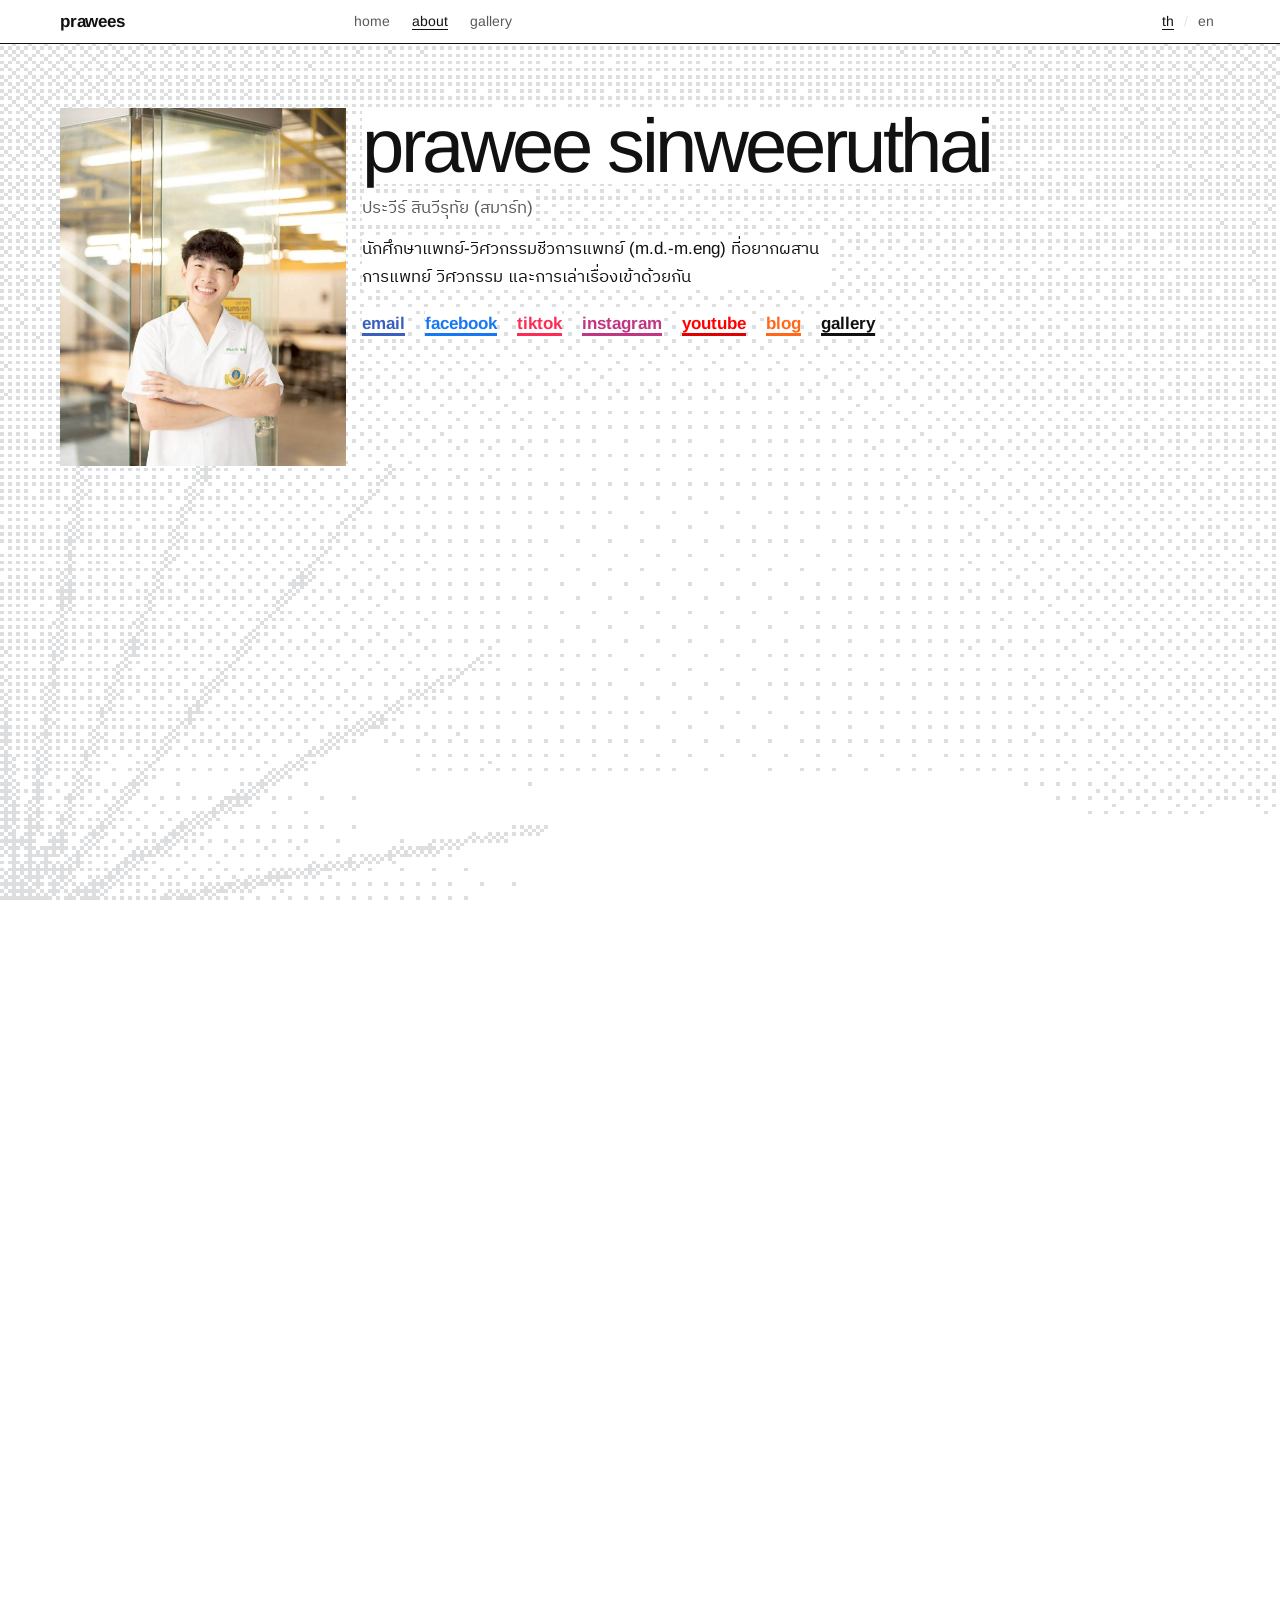
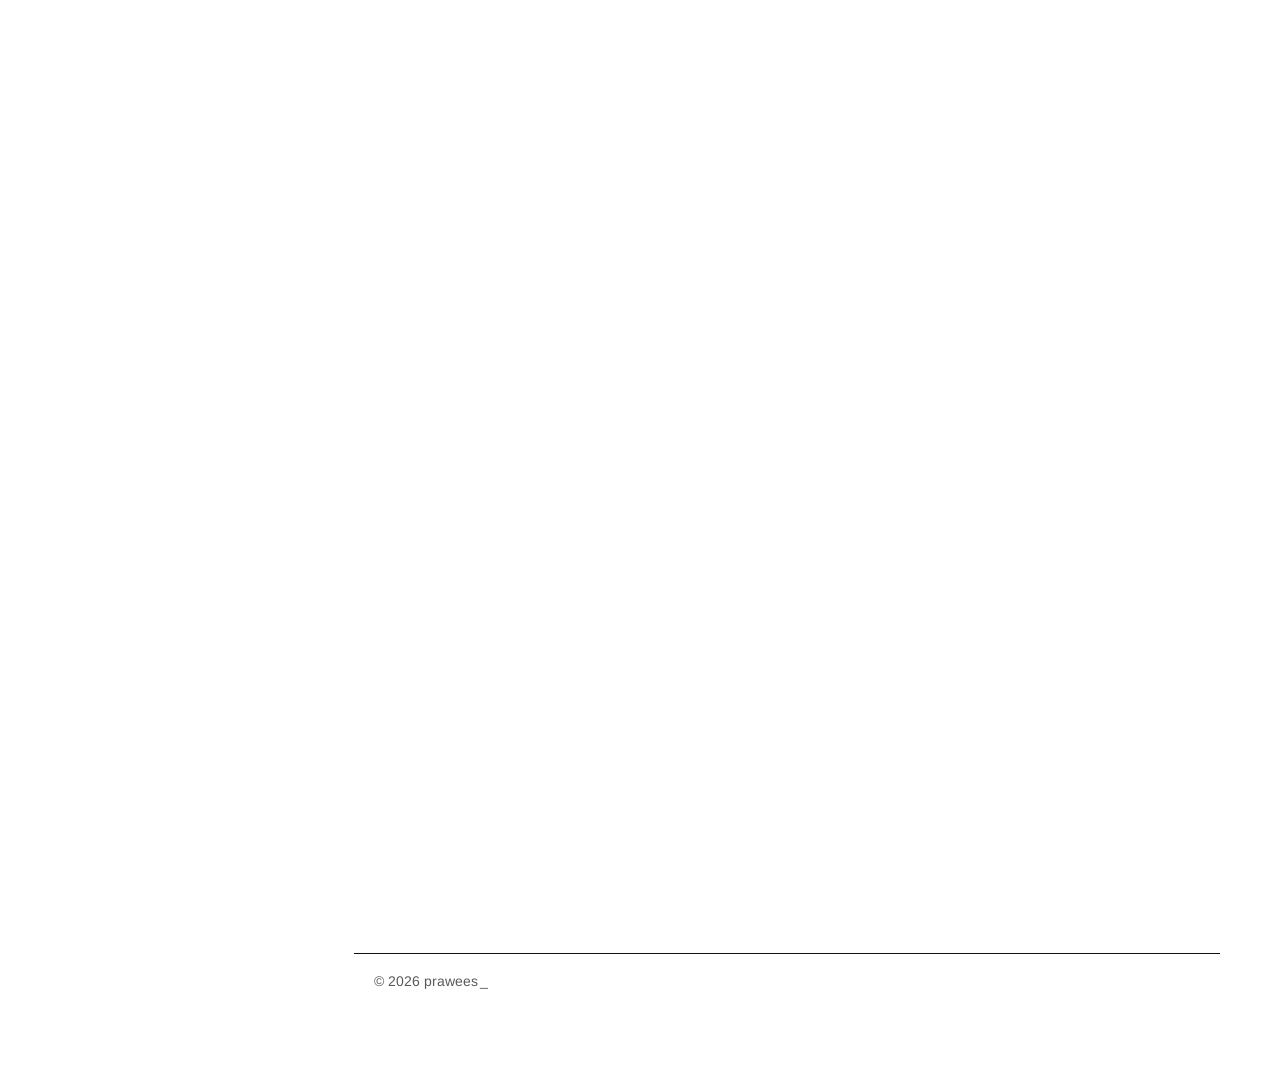
==== about/index.html @ 5cd068bd "Nav: drop blog; scroll-morphing dither background; phone scrapbook portraits; sticky bar on all page" ====
<!DOCTYPE html>
<html lang="th">

<head>
  <meta charset="UTF-8">
  <meta name="viewport" content="width=device-width, initial-scale=1.0">
  <meta http-equiv="Cache-Control" content="no-cache, no-store, must-revalidate">
  <meta http-equiv="Pragma" content="no-cache">
  <meta http-equiv="Expires" content="0">
  <title>prawee / about — prawee sinweeruthai / ประวีร์ สินวีรุทัย</title>
  <meta name="description" content="about prawee sinweeruthai (smart). m.d.-m.eng student at ramathibodi mahidol.">
  <link rel="icon" type="image/png" href="../assets/favicon.png">

  <link rel="preload" href="../assets/fonts/arimo-latin-400-normal.woff2" as="font" type="font/woff2" crossorigin>
  <link rel="stylesheet" href="../assets/base.css">

  <style>
    :root {
      --bg: #FFFFFF;
      --ink: #1A1A1A;
      --ink-mid: #555555;
      --ink-muted: #999999;
      --rule: #E5E5E5;
      --rule-soft: #F2F2F2;
      --link: #1E66D0;
      --link-hov: #0048A3;
      --hi: #FFF6D6;
    }

    *,
    *::before,
    *::after {
      margin: 0;
      padding: 0;
      box-sizing: border-box;
    }

    html {
      scroll-behavior: smooth;
    }

    body {
      background: var(--bg);
      color: var(--ink);
      font-family: 'IBM Plex Mono', 'IBM Plex Sans Thai', monospace;
      font-weight: 400;
      font-size: 15px;
      line-height: 1.65;
      -webkit-font-smoothing: antialiased;
      position: relative;
      overflow-x: hidden;
    }

    body::after {
      content: "";
      position: fixed;
      inset: 0;
      z-index: 9999;
      pointer-events: none;
      background-image: url("data:image/svg+xml,%3Csvg viewBox='0 0 200 200' xmlns='http://www.w3.org/2000/svg'%3E%3Cfilter id='noiseFilter'%3E%3CfeTurbulence type='fractalNoise' baseFrequency='0.8' numOctaves='3' stitchTiles='stitch'/%3E%3C/filter%3E%3Crect width='100%25' height='100%25' filter='url(%23noiseFilter)' opacity='0.08'/%3E%3C/svg%3E");
      opacity: 0.15;
    }

    /* ── STICKY BAR ── */
    .sticky-bar {
      position: fixed;
      top: 0;
      left: 0;
      right: 0;
      z-index: 1000;
      background: rgba(255, 255, 255, 0.85);
      backdrop-filter: blur(12px);
      -webkit-backdrop-filter: blur(12px);
      border-bottom: 1px solid var(--rule);
      box-shadow: 0 4px 16px rgba(0, 0, 0, 0.04);
      transform: translateY(-100%);
      transition: transform 0.4s cubic-bezier(0.16, 1, 0.3, 1);
      pointer-events: none;
    }

    .sticky-bar.visible {
      transform: translateY(0);
      pointer-events: auto;
    }

    .sticky-wrap {
      width: 100%;
      max-width: 760px;
      padding: 0 32px;
      margin: 0 auto;
      height: 60px;
      display: flex;
      justify-content: space-between;
      align-items: center;
      position: relative;
    }

    .sticky-greeting {
      position: absolute;
      right: 130px;
      font-family: 'IBM Plex Sans', 'IBM Plex Sans Thai', sans-serif;
      font-weight: 200;
      font-size: clamp(20px, 3vw, 26px);
      color: var(--ink);
      white-space: nowrap;
    }

    @media (max-width: 600px) {
      .sticky-wrap {
        height: auto;
        padding: 12px 24px;
        flex-wrap: wrap;
      }

      .sticky-greeting {
        position: static;
        transform: none;
        width: 100%;
        text-align: center;
        order: -1;
        margin-bottom: 8px;
        font-size: 26px;
      }
    }

    /* ── AMBIENT BG BLOBS ── */




    /* ── REVEAL ── */
    [data-reveal] {
      opacity: 0;
      transform: translateY(20px);
      transition: opacity 0.7s cubic-bezier(0.16, 1, 0.3, 1), transform 0.7s cubic-bezier(0.16, 1, 0.3, 1);
      transition-delay: var(--rd, 0ms);
    }

    [data-reveal].in {
      opacity: 1;
      transform: translateY(0);
    }

    a {
      color: var(--link);
      text-decoration: none;
      transition: color 0.15s;
    }

    a:hover {
      color: var(--link-hov);
    }

    .wrap {
      max-width: 760px;
      margin: 0 auto;
      padding: 64px 32px 96px;
    }

    /* ── TOP ── */
    .topbar {
      display: flex;
      justify-content: space-between;
      align-items: center;
      margin-bottom: 80px;
      font-family: 'IBM Plex Mono', monospace;
      font-size: 14px;
    }

    .crumbs {
      display: flex;
      align-items: center;
      gap: 8px;
      color: var(--ink-muted);
    }

    .crumbs a {
      color: var(--ink-muted);
    }

    .crumbs a:hover {
      color: var(--ink);
    }

    .crumbs .here {
      color: var(--ink);
    }

    .crumbs .slash {
      color: var(--rule);
    }

    .lang {
      display: flex;
      align-items: center;
      gap: 6px;
    }

    .lang button {
      background: none;
      border: none;
      font-family: inherit;
      font-size: 14px;
      color: var(--ink-muted);
      cursor: pointer;
      padding: 0;
    }

    .lang button.active,
    .lang button:hover {
      color: var(--ink);
    }

    .lang .slash {
      color: var(--rule);
    }

    /* ── HERO BLOCK ── */
    .hero {
      display: grid;
      grid-template-columns: clamp(110px, 22vw, 180px) 1fr;
      gap: clamp(20px, 4vw, 36px);
      align-items: start;
      margin-bottom: 56px;
    }

    .hero-portrait {
      width: 100%;
      aspect-ratio: 4 / 5;
      height: auto;
      position: relative;
    }

    .hero-portrait img {
      width: 100%;
      height: 100%;
      object-fit: cover;
      object-position: center top;
      display: block;
      border-radius: 4px;
      -webkit-mask-image: linear-gradient(to bottom, rgba(0, 0, 0, 1) 50%, rgba(0, 0, 0, 0) 100%);
      mask-image: linear-gradient(to bottom, rgba(0, 0, 0, 1) 50%, rgba(0, 0, 0, 0) 100%);
      filter: sepia(0.15) contrast(1.05) brightness(0.95);
    }

    .hero-meta {
      padding-top: 4px;
    }

    .hero-name {
      font-family: 'IBM Plex Sans', 'IBM Plex Sans Thai', sans-serif;
      font-weight: 200;
      font-size: clamp(30px, 4.2vw, 42px);
      line-height: 1.05;
      letter-spacing: -0.015em;
      color: var(--ink);
      margin-bottom: 6px;
    }

    .hero-name-th {
      font-family: 'IBM Plex Sans Thai', 'IBM Plex Sans', sans-serif;
      font-weight: 300;
      font-size: 17px;
      color: var(--ink-mid);
      margin-bottom: 16px;
    }

    .hero-tagline {
      font-family: 'IBM Plex Mono', 'IBM Plex Sans Thai', monospace;
      font-size: 13.5px;
      color: var(--ink-mid);
      line-height: 1.6;
      max-width: 50ch;
      min-height: 2.6em;
    }

    .hero-contact {
      margin-top: 20px;
      display: flex;
      flex-wrap: wrap;
      gap: 12px;
      font-size: 12px;
      font-family: 'IBM Plex Mono', monospace;
    }

    .hero-contact .sl-link {
      font-size: 14px;
    }

    .hc-link {
      color: var(--ink-faint);
      text-decoration: none;
      transition: color 0.2s;
      text-transform: uppercase;
      letter-spacing: 0.05em;
    }

    .hc-link:hover {
      color: var(--ink);
    }

    /* ── TYPEWRITER CARET ── */
    .tw-typing::after {
      content: '▌';
      color: var(--link);
      animation: blink 0.8s steps(1) infinite;
      margin-left: 1px;
    }

    /* ── SECTION HEADERS ── */
    .section {
      margin-bottom: 64px;
      position: relative;
      padding: 28px 24px 32px;
      border: 1px solid var(--rule);
      border-left-width: 3px;
      background: var(--sec-bg, transparent);
      border-left-color: var(--sec-ink, var(--link));
      transition: transform 0.4s cubic-bezier(0.16, 1, 0.3, 1), box-shadow 0.4s;
    }

    .section:hover {
      box-shadow: 0 12px 28px rgba(20, 20, 30, 0.06);
    }

    /* Per-section accents */
    .section.sec-01 {
      --sec-ink: #C77F3A;
      --sec-bg: linear-gradient(180deg, rgba(255, 228, 196, 0.11) 0%, transparent 100%);
    }

    .section.sec-02 {
      --sec-ink: #1E66D0;
      --sec-bg: linear-gradient(180deg, rgba(207, 224, 255, 0.13) 0%, transparent 100%);
    }

    .section.sec-03 {
      --sec-ink: #0E9577;
      --sec-bg: linear-gradient(180deg, rgba(196, 236, 220, 0.12) 0%, transparent 100%);
    }

    .section.sec-04 {
      --sec-ink: #C53D7A;
      --sec-bg: linear-gradient(180deg, rgba(255, 210, 228, 0.11) 0%, transparent 100%);
    }

    .section.sec-05 {
      --sec-ink: #7B49C7;
      --sec-bg: linear-gradient(180deg, rgba(225, 213, 250, 0.12) 0%, transparent 100%);
    }

    .section.sec-06 {
      --sec-ink: #B07090;
      --sec-bg: linear-gradient(180deg, rgba(255, 210, 220, 0.09) 0%, transparent 70%);
      border-left-color: rgba(176, 112, 144, 0.30);
      border-left-width: 1px;
    }

    .section.sec-07 {
      --sec-ink: #111111;
      --sec-bg: linear-gradient(180deg, rgba(17, 17, 17, 0.04) 0%, transparent 70%);
      border-left-color: rgba(17, 17, 17, 0.15);
      border-left-width: 1px;
    }

    .sec-head {
      display: flex;
      align-items: center;
      gap: 12px;
      margin-bottom: 24px;
      padding-bottom: 14px;
      border-bottom: 1px dashed var(--sec-ink, var(--rule));
    }

    .sec-num {
      font-family: 'IBM Plex Mono', monospace;
      font-size: 11px;
      font-weight: 600;
      color: var(--sec-ink, var(--ink-muted));
      letter-spacing: 0.1em;
      padding: 2px 7px;
      border: 1px solid var(--sec-ink, var(--rule));
      background: rgba(255, 255, 255, 0.55);
    }

    .sec-title {
      font-family: 'IBM Plex Mono', 'IBM Plex Sans Thai', monospace;
      font-size: 16px;
      color: var(--ink);
      font-weight: 600;
      letter-spacing: 0.01em;
    }

    .sec-title::before {
      content: '';
    }

    .sec-rule {
      display: none;
    }

    /* ── PROSE ── */
    .prose {
      font-family: 'IBM Plex Mono', 'IBM Plex Sans Thai', monospace;
      font-size: 14.5px;
      line-height: 1.8;
      color: var(--ink);
      max-width: 64ch;
    }

    .prose::first-line {
      font-weight: 600;
      color: var(--sec-ink, var(--ink));
    }

    .prose strong,
    .prose b {
      font-weight: 700;
      color: var(--sec-ink, var(--ink));
    }

    .prose+.prose {
      margin-top: 18px;
    }

    /* ── CLINICAL CALLOUT (pull-quote, programmer style) ── */
    .callout {
      margin: 36px 0 12px;
      padding: 0;
      max-width: 60ch;
      position: relative;
    }

    .callout-mark {
      font-family: 'IBM Plex Mono', monospace;
      font-size: 12px;
      color: var(--ink-muted);
      margin-bottom: 10px;
      letter-spacing: 0.04em;
    }

    .callout-mark::before {
      content: '/* ';
      opacity: 0.65;
    }

    .callout-mark::after {
      content: ' */';
      opacity: 0.65;
    }

    .callout-text {
      font-family: 'IBM Plex Mono', 'IBM Plex Sans Thai', monospace;
      font-style: italic;
      font-size: 16px;
      font-weight: 400;
      line-height: 1.65;
      color: var(--ink);
      padding: 14px 0 14px 22px;
      border-left: 2px solid var(--ink);
      background: linear-gradient(to right, var(--hi) 0%, var(--hi) 96%, transparent 100%);
      background-clip: padding-box;
    }

    /* ── TIMELINE ── */
    .timeline {}

    .tl-item {
      display: grid;
      grid-template-columns: 72px 1fr;
      gap: 0 22px;
      padding: 16px 0;
      align-items: start;
      border-top: 1px dashed var(--rule);
      transition: background 0.25s, transform 0.25s;
    }

    .tl-item:hover {
      background: rgba(255, 255, 255, 0.4);
    }

    .tl-item:first-child {
      border-top: none;
      padding-top: 4px;
    }

    .tl-item:last-child {
      padding-bottom: 0;
    }

    .tl-year {
      font-family: 'IBM Plex Mono', monospace;
      font-size: 12px;
      font-weight: 600;
      color: var(--sec-ink, var(--ink-muted));
      line-height: 1.5;
      padding-top: 3px;
      letter-spacing: 0.03em;
    }

    .tl-body {}

    .tl-title {
      font-family: 'IBM Plex Mono', 'IBM Plex Sans Thai', monospace;
      font-size: 14.5px;
      font-weight: 600;
      color: var(--ink);
      margin-bottom: 4px;
      line-height: 1.45;
    }

    .tl-desc {
      font-family: 'IBM Plex Mono', 'IBM Plex Sans Thai', monospace;
      font-size: 13px;
      color: var(--ink-mid);
      line-height: 1.6;
    }

    /* ── INTERESTS / KEY:VALUE BOXES ── */
    .kv-list {
      display: grid;
      grid-template-columns: 1fr 1fr;
      gap: 14px;
    }

    .kv-row {
      padding: 18px 18px 16px;
      background: rgba(255, 255, 255, 0.65);
      backdrop-filter: blur(8px);
      -webkit-backdrop-filter: blur(8px);
      border: 1px solid var(--rule);
      border-top: 3px solid var(--sec-ink, var(--link));
      transition: transform 0.35s cubic-bezier(0.16, 1, 0.3, 1), box-shadow 0.35s, border-color 0.35s;
    }

    .kv-row:nth-child(2) {
      border-top-color: color-mix(in srgb, var(--sec-ink) 70%, white);
    }

    .kv-row:nth-child(3) {
      border-top-color: color-mix(in srgb, var(--sec-ink) 45%, white);
    }

    .kv-row:nth-child(4) {
      border-top-color: color-mix(in srgb, var(--sec-ink) 25%, white);
    }

    .kv-row:hover {
      transform: translateY(-4px);
      box-shadow: 0 12px 28px rgba(20, 20, 30, 0.08);
      border-top-color: var(--sec-ink, var(--link));
    }

    .kv-key {
      display: block;
      font-family: 'IBM Plex Mono', 'IBM Plex Sans Thai', monospace;
      font-size: 11.5px;
      color: var(--sec-ink, var(--link));
      font-weight: 600;
      letter-spacing: 0.14em;
      text-transform: uppercase;
      margin-bottom: 10px;
    }

    .kv-val {
      display: block;
      font-family: 'IBM Plex Mono', 'IBM Plex Sans Thai', monospace;
      font-size: 13.5px;
      color: var(--ink);
      line-height: 1.65;
    }

    /* ── PORTFOLIO ── */
    .portfolio-item {
      margin-bottom: 36px;
    }

    .portfolio-title {
      font-family: 'IBM Plex Mono', 'IBM Plex Sans Thai', monospace;
      font-size: 15px;
      font-weight: 500;
      margin-bottom: 4px;
    }

    .portfolio-role {
      font-family: 'IBM Plex Mono', monospace;
      font-size: 12px;
      color: var(--ink-muted);
      letter-spacing: 0.02em;
      margin-bottom: 10px;
    }

    .portfolio-desc {
      font-family: 'IBM Plex Mono', 'IBM Plex Sans Thai', monospace;
      font-size: 13.5px;
      color: var(--ink-mid);
      line-height: 1.65;
      max-width: 60ch;
      margin-bottom: 18px;
    }

    .embed-grid {
      display: grid;
      grid-template-columns: 1fr 1fr;
      gap: 16px;
      margin-bottom: 18px;
    }

    .video-frame {
      width: 100%;
      aspect-ratio: 16/9;
      overflow: hidden;
      background: #000;
      border: 1px solid var(--rule);
    }

    .video-frame iframe {
      width: 100%;
      height: 100%;
      border: none;
      display: block;
    }

    .website-preview {
      width: 100%;
      height: 160px;
      margin-top: 14px;
      border: 1px solid var(--rule);
      border-radius: 8px;
      overflow: hidden;
      position: relative;
      background: var(--bg);
      transition: border-color 0.3s, box-shadow 0.3s;
    }

    .website-preview:hover {
      border-color: var(--sec-ink, var(--link));
      box-shadow: 0 4px 16px rgba(0, 0, 0, 0.06);
    }

    .website-preview iframe {
      width: 250%;
      height: 250%;
      transform: scale(0.4);
      transform-origin: 0 0;
      border: none;
      pointer-events: none;
    }

    .photo-gallery {
      display: flex;
      flex-wrap: wrap;
      gap: 16px;
      margin-top: 16px;
      align-items: flex-start;
    }

    .photo-frame {
      background: #FFF;
      padding: 6px 6px 20px 6px;
      border: 1px solid #E4E0D7;
      box-shadow: 2px 4px 12px rgba(0, 0, 0, 0.06);
      border-radius: 2px;
      width: calc(50% - 8px);
      max-width: 200px;
      transition: transform 0.3s, box-shadow 0.3s, z-index 0.3s;
      position: relative;
    }

    .photo-frame:hover {
      transform: scale(1.05) rotate(0deg) !important;
      box-shadow: 4px 8px 24px rgba(0, 0, 0, 0.12);
      z-index: 10;
    }

    .photo-frame img {
      width: 100%;
      height: auto;
      display: block;
      border: 1px solid #F0EEE9;
    }

    .photo-frame:nth-child(even) {
      transform: rotate(2.5deg);
    }

    .photo-frame:nth-child(odd) {
      transform: rotate(-2.5deg);
    }

    .photo-frame:nth-child(3n) {
      transform: rotate(1deg);
    }

    .photo-frame .embed-caption {
      margin-top: 8px;
      text-align: center;
      font-size: 11px;
      line-height: 1.4;
      font-family: 'IBM Plex Sans Thai Looped', 'IBM Plex Sans Thai', sans-serif;
      color: #666;
    }

    .vsco-banner {
      display: flex;
      flex-direction: column;
      align-items: center;
      justify-content: center;
      width: 100%;
      height: 200px;
      margin-bottom: 56px;
      background: linear-gradient(135deg, #111, #333);
      border-radius: 12px;
      text-decoration: none;
      color: #FFF;
      transition: transform 0.4s cubic-bezier(0.16, 1, 0.3, 1), box-shadow 0.4s;
    }

    .vsco-banner:hover {
      transform: translateY(-4px);
      box-shadow: 0 16px 32px rgba(0, 0, 0, 0.15);
      color: #FFF;
    }

    .vsco-logo {
      font-family: 'IBM Plex Sans', sans-serif;
      font-weight: 700;
      font-size: 32px;
      letter-spacing: 0.1em;
      margin-bottom: 4px;
    }

    .vsco-text {
      font-family: 'IBM Plex Mono', 'IBM Plex Sans Thai', monospace;
      font-size: 14px;
      opacity: 0.8;
    }

    .embed-caption {
      margin-top: 8px;
      font-family: 'IBM Plex Mono', 'IBM Plex Sans Thai', monospace;
      font-size: 12.5px;
      color: var(--ink-muted);
    }

    .tiktok-grid {
      display: grid;
      grid-template-columns: 1fr 1fr;
      gap: 16px;
      margin-bottom: 18px;
    }

    .tiktok-wrap {
      overflow: hidden;
      background: #000;
      display: flex;
      justify-content: center;
      border: 1px solid var(--rule);
    }

    .tiktok-embed {
      margin: 0 !important;
      width: 100% !important;
    }

    /* ── SPOTIFY ── */
    .spotify-wrap {
      border: 1px solid var(--rule);
      overflow: hidden;
      margin-bottom: 12px;
    }

    .spotify-wrap iframe {
      display: block;
      width: 100%;
      border: none;
    }

    .song-intro {
      font-family: 'IBM Plex Mono', 'IBM Plex Sans Thai', monospace;
      font-size: 13.5px;
      color: var(--ink-mid);
      margin-bottom: 16px;
      max-width: 55ch;
      line-height: 1.65;
    }

    .song-lyrics {
      margin-top: 28px;
      padding: 32px 36px;
      background: #FDFBF7;
      border: 1px solid #E8E4D9;
      box-shadow: 2px 6px 16px rgba(0, 0, 0, 0.04), inset 0 0 60px rgba(230, 220, 200, 0.15);
      font-family: 'IBM Plex Sans Thai Looped', 'IBM Plex Sans Thai', sans-serif;
      font-size: 14.5px;
      color: #4A453E;
      line-height: 2.2;
      white-space: pre-line;
      border-radius: 2px 8px 4px 20px;
      position: relative;
      transform: rotate(-1deg);
      max-width: 440px;
    }

    .song-lyrics::before {
      content: '';
      position: absolute;
      top: -10px;
      left: 50%;
      transform: translateX(-50%) rotate(2deg);
      width: 50px;
      height: 20px;
      background: rgba(220, 215, 200, 0.7);
      border-radius: 2px;
      box-shadow: 0 1px 4px rgba(0, 0, 0, 0.05);
    }

    /* ── ASCII RULE ── */
    .ascii-rule {
      font-family: 'IBM Plex Mono', monospace;
      font-size: 13px;
      color: var(--rule);
      letter-spacing: 0.2em;
      overflow: hidden;
      white-space: nowrap;
      margin: 56px 0;
      user-select: none;
    }

    /* ── CONTACT LABEL ── */
    .comment {
      display: inline-flex;
      align-items: center;
      gap: 8px;
      font-family: 'IBM Plex Mono', 'IBM Plex Sans Thai', monospace;
      font-size: 13px;
      font-weight: 500;
      color: var(--ink);
      margin-bottom: 18px;
      letter-spacing: 0.04em;
      text-transform: uppercase;
    }

    .comment::before {
      content: '▸';
      color: var(--link);
      font-size: 12px;
      transform: translateY(-1px);
    }

    /* ── SOCIAL STRIP (minimal) ── */
    .social-links-minimal {
      display: flex;
      flex-wrap: wrap;
      gap: 16px 24px;
      margin-bottom: 56px;
      margin-top: 16px;
    }

    .sl-link {
      font-family: 'IBM Plex Mono', monospace;
      font-size: 16px;
      font-weight: 500;
      text-decoration: none;
      transition: opacity 0.2s, transform 0.2s;
    }

    .sl-link:hover {
      opacity: 0.7;
      transform: translateY(-2px);
    }

    .sl-link.email {
      color: #3B5FC0;
    }

    .sl-link.fb {
      color: #1877F2;
    }

    .sl-link.tiktok {
      color: #FE2C55;
    }

    .sl-link.ig {
      color: #C13584;
    }

    .sl-link.yt {
      color: #FF0000;
    }

    .sl-link.sub {
      color: #FF6719;
    }

    .sl-link.gallery {
      color: #111111;
    }

    /* ── FOOTER ── */
    .foot {
      margin-top: 64px;
      padding-top: 24px;
      border-top: 1px solid var(--rule);
      display: flex;
      flex-wrap: wrap;
      justify-content: space-between;
      gap: 16px;
      font-family: 'IBM Plex Mono', monospace;
      font-size: 12px;
      color: var(--ink-muted);
    }

    .foot-links {
      display: flex;
      gap: 16px;
      flex-wrap: wrap;
    }

    .foot .blink::after {
      content: '_';
      animation: blink 1.05s steps(1) infinite;
      margin-left: 2px;
    }

    @keyframes blink {
      50% {
        opacity: 0;
      }
    }

    /* ── RESPONSIVE ── */
    @media (max-width: 600px) {
      .wrap {
        padding: 36px 18px 80px;
      }

      .topbar {
        margin-bottom: 44px;
      }

      .hero {
        grid-template-columns: clamp(80px, 25vw, 120px) 1fr;
        gap: 18px;
      }

      .tl-item {
        grid-template-columns: 56px 1fr;
        gap: 0 14px;
      }

      .kv-list {
        grid-template-columns: 1fr;
      }

      .embed-grid,
      .tiktok-grid {
        grid-template-columns: 1fr;
      }
    }
  </style>
  <link rel="stylesheet" href="../assets/theme.css">
  <script type="application/ld+json">
    {
      "@context": "https://schema.org",
      "@type": "Person",
      "name": "ประวีร์ สินวีรุทัย",
      "alternateName": ["Prawee Sinweeruthai", "prawees", "smprv", "ประวีร์", "สมาร์ท", "Smart"],
      "url": "https://prawees.com/about",
      "image": "https://prawees.com/portrait.jpg"
    }
    </script>
</head>

<body class="lang-th">

  <header class="bar">
    <div class="g">
      <a class="brand" href="../">prawees</a>
      <div class="tools">
        <button type="button" id="btn-th" class="active" onclick="setLang('th')">th</button>
        <span class="sep">/</span>
        <button type="button" id="btn-en" onclick="setLang('en')">en</button>
      </div>
      <nav class="nav" aria-label="main">
        <a href="../">home</a>
        <a href="./" aria-current="page">about</a>
        <a href="../gallery/">gallery</a>
      </nav>
    </div>
  </header>

  <div class="wrap">

    <!-- HERO -->
    <section class="hero" id="hero-section" data-amb="../assets/home/frame-4.jpg">
      <div class="hero-portrait">
        <img src="../assets/portrait.jpg" alt="prawee" loading="eager">
      </div>
      <div class="hero-meta">
        <h1 class="hero-name">prawee sinweeruthai</h1>
        <p class="hero-name-th" data-th="ประวีร์ สินวีรุทัย (สมาร์ท)" data-en="(smart)">ประวีร์ สินวีรุทัย (สมาร์ท)</p>
        <p class="hero-tagline" id="hero-tagline"
          data-th="นักศึกษาแพทย์-วิศวกรรมชีวการแพทย์ (m.d.-m.eng) ที่อยากผสานการแพทย์ วิศวกรรม และการเล่าเรื่องเข้าด้วยกัน"
          data-en="m.d.-m.eng student weaving together medicine, engineering, and storytelling.">
          นักศึกษาแพทย์-วิศวกรรมชีวการแพทย์ (m.d.-m.eng) ที่อยากผสานการแพทย์ วิศวกรรม และการเล่าเรื่องเข้าด้วยกัน
        </p>
        <div class="hero-contact">
          <a href="mailto:prawee.sin@gmail.com" class="sl-link email">email</a>
          <a href="https://www.facebook.com/smprv/" target="_blank" rel="noopener" class="sl-link fb">facebook</a>
          <a href="https://www.tiktok.com/@prawees" target="_blank" rel="noopener" class="sl-link tiktok">tiktok</a>
          <a href="https://www.instagram.com/smprv" target="_blank" rel="noopener" class="sl-link ig">instagram</a>
          <a href="https://www.youtube.com/smprv" target="_blank" rel="noopener" class="sl-link yt">youtube</a>
          <a href="https://blog.prawees.com" target="_blank" rel="noopener" class="sl-link sub">blog</a>
          <a href="../gallery/" class="sl-link gallery">gallery</a>
        </div>
      </div>
    </section>

    <!-- 01 OVERVIEW -->
    <section class="section sec-01" data-reveal data-amb="../assets/home/frame-4.jpg">
      <div class="sec-head">
        <span class="sec-num">01</span>
        <span class="sec-title" data-th="ภาพรวม" data-en="overview">ภาพรวม</span>
        <span class="sec-rule"></span>
      </div>
      <p class="prose"
        data-th="ผมชื่อประวีร์ ชื่อเล่นชื่อ 'สมาร์ท' ครับ ผมเป็นนักศึกษาแพทย์-วิศวกรรมชีวการแพทย์ จากคณะแพทยศาสตร์โรงพยาบาลรามาธิบดี มหาวิทยาลัยมหิดล ที่อยากใช้นวัตกรรมเพื่อแก้ปัญหาสุขภาพ และสร้างคอมมูนิตี้ผ่านสื่อดิจิทัลเพื่อส่งต่อแรงบันดาลใจให้คนรุ่นใหม่"
        data-en="i'm prawee, also known as smart. i'm a dual-degree m.d.-m.eng candidate at ramathibodi hospital, mahidol university. i'm interested in the intersection of healthcare innovation and digital storytelling, building tools and communities to inspire the next generation.">
        ผมชื่อประวีร์ ชื่อเล่นชื่อ 'สมาร์ท' ครับ ผมเป็นนักศึกษาแพทย์-วิศวกรรมชีวการแพทย์
        จากคณะแพทยศาสตร์โรงพยาบาลรามาธิบดี มหาวิทยาลัยมหิดล ที่อยากใช้นวัตกรรมเพื่อแก้ปัญหาสุขภาพ
        และสร้างคอมมูนิตี้ผ่านสื่อดิจิทัลเพื่อส่งต่อแรงบันดาลใจให้คนรุ่นใหม่
      </p>
    </section>

    <!-- 02 EDUCATION -->
    <section class="section sec-02" data-reveal data-amb="../assets/home/frame-3.jpg">
      <div class="sec-head">
        <span class="sec-num">02</span>
        <span class="sec-title" data-th="การศึกษา" data-en="education">การศึกษา</span>
        <span class="sec-rule"></span>
      </div>
      <div class="timeline">

        <div class="tl-item">
          <div class="tl-year">2021<br>~ now</div>
          <div class="tl-body">
            <div class="tl-title" data-th="คณะแพทยศาสตร์โรงพยาบาลรามาธิบดี มหาวิทยาลัยมหิดล"
              data-en="faculty of medicine ramathibodi hospital, mahidol university">คณะแพทยศาสตร์โรงพยาบาลรามาธิบดี
              มหาวิทยาลัยมหิดล</div>
            <div class="tl-desc" data-th="แพทยศาสตรบัณฑิต และ วิศวกรรมศาสตรมหาบัณฑิต (m.d.-m.eng)"
              data-en="doctor of medicine + master of engineering (m.d.-m.eng)">แพทยศาสตรบัณฑิต และ
              วิศวกรรมศาสตรมหาบัณฑิต (m.d.-m.eng)</div>
          </div>
        </div>

        <div class="tl-item">
          <div class="tl-year">2018<br>~ 2021</div>
          <div class="tl-body">
            <div class="tl-title" data-th="โรงเรียนมหิดลวิทยานุสรณ์" data-en="mahidol wittayanusorn school">
              โรงเรียนมหิดลวิทยานุสรณ์</div>
            <div class="tl-desc" data-th="รองประธานคณะกรรมการนักเรียน และตัวแทนนำเสนองานวิจัยระดับนานาชาติ"
              data-en="vice student body president + mwit representative for international science fairs">
              รองประธานคณะกรรมการนักเรียน และตัวแทนนำเสนองานวิจัยระดับนานาชาติ</div>
          </div>
        </div>

        <div class="tl-item">
          <div class="tl-year">2015<br>~ 2018</div>
          <div class="tl-body">
            <div class="tl-title" data-th="โรงเรียนสาธิตมหาวิทยาลัยศรีนครินทรวิโรฒ ปทุมวัน"
              data-en="patumwan demonstration school, srinakharinwirot university">
              โรงเรียนสาธิตมหาวิทยาลัยศรีนครินทรวิโรฒ ปทุมวัน</div>
          </div>
        </div>

        <div class="tl-item">
          <div class="tl-year">2009<br>~ 2015</div>
          <div class="tl-body">
            <div class="tl-title" data-th="โรงเรียนสาธิตจุฬาลงกรณ์มหาวิทยาลัย"
              data-en="chulalongkorn university demonstration school">โรงเรียนสาธิตจุฬาลงกรณ์มหาวิทยาลัย</div>
          </div>
        </div>

      </div>
    </section>

    <!-- 03 EXPERIENCE -->
    <section class="section sec-03" data-reveal data-amb="../assets/home/frame-1.jpg">
      <div class="sec-head">
        <span class="sec-num">03</span>
        <span class="sec-title" data-th="ประสบการณ์" data-en="experience">ประสบการณ์</span>
        <span class="sec-rule"></span>
      </div>
      <div class="timeline">

        <div class="tl-item">
          <div class="tl-year">2026</div>
          <div class="tl-body">
            <div class="tl-title" data-th="รองประธาน rama g7 club for medical innovators"
              data-en="vice president, rama g7 club for medical innovators">รองประธาน rama g7 club for medical
              innovators</div>
            <div class="tl-desc" data-th="ชมรมนักศึกษาแพทย์ที่มุ่งพัฒนานวัตกรรมทางการแพทย์"
              data-en="student-led club focused on healthcare innovation">
              ชมรมนักศึกษาแพทย์ที่มุ่งพัฒนานวัตกรรมทางการแพทย์</div>
            <a href="https://g7club.org" target="_blank" rel="noopener" class="website-preview" style="display: block;">
              <iframe src="https://g7club.org" tabindex="-1" loading="lazy"></iframe>
            </a>
          </div>
        </div>



        <div class="tl-item">
          <div class="tl-year">2026</div>
          <div class="tl-body">
            <div class="tl-title" data-th="ประธานโครงการ ramathon run club"
              data-en="ramathon run club president + projects">ประธานโครงการ ramathon run club</div>
            <div class="tl-desc"
              data-th="ประธาน ramathon run club, moderator งาน ramsc career month และฝ่ายสื่อวิดีโอโครงการ road traffic injury pitching challenge"
              data-en="president of ramathon run club, moderator for ramsc career month, motion media team for road traffic injury pitching challenge">
              ประธาน ramathon run club, moderator งาน ramsc career month และฝ่ายสื่อวิดีโอโครงการ road traffic injury
              pitching challenge</div>
            <a href="https://ramathonrun.prawees.com" target="_blank" rel="noopener" class="website-preview"
              style="display: block;">
              <iframe src="https://ramathonrun.prawees.com" tabindex="-1" loading="lazy"></iframe>
            </a>
          </div>
        </div>

        <div class="tl-item">
          <div class="tl-year">2018<br>~ 2026</div>
          <div class="tl-body">
            <div class="tl-title" data-th="พิธีกรดำเนินรายการ" data-en="master of ceremonies">พิธีกรดำเนินรายการ</div>
            <div class="tl-desc"
              data-th="ทำหน้าที่พิธีกรทั้งในระดับสถาบันและนานาชาติ เช่น tisf 2019, mwit science fair 2020, เว็บบินาร์ amsa thailand (2021–2023), rama roadshow (2021), และ ramsc career month (2026)"
              data-en="mc across 8+ events, tisf 2019, mwit science fair 2020, amsa thailand webinars (2021–2023), rama roadshow (2021), ramsc career month (2026)">
              ทำหน้าที่พิธีกรทั้งในระดับสถาบันและนานาชาติ เช่น tisf 2019, mwit science fair 2020, เว็บบินาร์ amsa
              thailand (2021–2023), rama roadshow
              (2021), และ ramsc career month (2026)</div>
            <div class="photo-gallery">
              <div class="photo-frame">
                <img src="../assets/emcee.jpg" alt="พิธีกร Career Month 2026 @ Ramathibodi" loading="lazy">
                <div class="embed-caption" data-th="พิธีกร Career Month" data-en="Career Month MC">พิธีกร Career Month
                </div>
              </div>
              <div class="photo-frame">
                <img src="../assets/experience%20sharing.jpeg" alt="โครงการต้นกล้ารามาธิบดี" loading="lazy">
                <div class="embed-caption" data-th="โครงการต้นกล้ารามาธิบดี" data-en="Tonkla Ramathibodi Project">
                  โครงการต้นกล้ารามาธิบดี</div>
              </div>
            </div>
          </div>
        </div>

        <div class="tl-item">
          <div class="tl-year">2025</div>
          <div class="tl-body">
            <div class="tl-title" data-th="นำเสนองานวิจัยระดับนานาชาติ" data-en="international research presentations">
              นำเสนองานวิจัยระดับนานาชาติ</div>
            <div class="tl-desc"
              data-th="นำเสนองานวิจัยไบโอเซนเซอร์ที่ ieee biosensors (สหรัฐอเมริกา) และ ieee-nsens (มาเลเซีย)"
              data-en="research presenter on biosensor innovations at ieee biosensors (usa) and ieee-nsens (malaysia)">
              นำเสนองานวิจัยไบโอเซนเซอร์ที่ ieee biosensors (สหรัฐอเมริกา) และ ieee-nsens (มาเลเซีย)</div>
            <div class="photo-gallery">
              <div class="photo-frame">
                <img src="../assets/present%20usa.png" alt="San Diego, CA, USA" loading="lazy">
                <div class="embed-caption" data-th="San Diego, CA, USA" data-en="San Diego, CA, USA">San Diego, CA, USA
                </div>
              </div>
              <div class="photo-frame">
                <img src="../assets/IEEE%20nsens.png" alt="Kuala Lumpur, Malaysia" loading="lazy">
                <div class="embed-caption" data-th="Kuala Lumpur, Malaysia" data-en="Kuala Lumpur, Malaysia">Kuala
                  Lumpur, Malaysia</div>
              </div>
            </div>
          </div>
        </div>

        <div class="tl-item">
          <div class="tl-year">2024</div>
          <div class="tl-body">
            <div class="tl-title" data-th="virtual ramathon 2024 + dean's awards"
              data-en="virtual ramathon 2024 + dean's awards">virtual ramathon 2024 + dean's awards</div>
            <div class="tl-desc"
              data-th="ประธานจัดงาน virtual ramathon และได้รับ dean's award for emerging leader practice และ dean's award for impactful leadership"
              data-en="led virtual ramathon 2024. received dean's award for emerging leader practice and dean's award for impactful leadership">
              ประธานจัดงาน virtual ramathon และได้รับ dean's award for emerging leader practice และ dean's award for
              impactful leadership</div>
            <div class="photo-gallery">
              <div class="photo-frame">
                <img src="../assets/poster_2024.png" alt="โปสเตอร์สรุปงานวิ่ง" loading="lazy">
                <div class="embed-caption" style="margin-bottom: 2px;" data-th="โปสเตอร์สรุปงานวิ่ง" data-en="Virtual Run Poster">
                  โปสเตอร์สรุปงานวิ่ง</div>
                <div style="font-size: 10px; color: #A0A0A0; font-family: 'IBM Plex Sans Thai', sans-serif; text-align: center; line-height: 1.4;">
                  <span data-th="อ่านรายงานฉบับเต็มได้ที่ " data-en="Read the full recap at ">อ่านรายงานฉบับเต็มได้ที่ </span>
                  <a href="https://ramathonrun.pythonanywhere.com/events/recap2024" target="_blank" rel="noopener" style="color: var(--link); text-decoration: none;">/recap2024</a>
                </div>
              </div>
              <div class="photo-frame">
                <img src="../assets/ramathon2024.png" alt="ชาเลนจ์รวมภาพท้องฟ้า" loading="lazy">
                <div class="embed-caption" style="margin-bottom: 2px;"
                  data-th="sleepy's challenge"
                  data-en="sleepy's challenge">
                  sleepy's challenge</div>
                <div
                  style="font-size: 10px; color: #A0A0A0; font-family: 'IBM Plex Sans Thai', sans-serif; text-align: center; line-height: 1.4;"
                  data-th="ชาเลนจ์รวมภาพท้องฟ้าจากนักวิ่งกว่าร้อยท่าน เป็นภาพจากงานวิ่งเมื่อปี 2024 ที่ผมชอบที่สุดเลยครับ"
                  data-en="Sky photo challenge from hundreds of runners. One of my favorite pictures from the 2024 run.">
                  ชาเลนจ์รวมภาพท้องฟ้าจากนักวิ่งกว่าร้อยท่าน เป็นภาพจากงานวิ่งเมื่อปี 2024 ที่ผมชอบที่สุดเลยครับ
                </div>
              </div>
            </div>
          </div>
        </div>

        <div class="tl-item">
          <div class="tl-year">2023</div>
          <div class="tl-body">
            <div class="tl-title" data-th="rama drama ครั้งที่ 16" data-en="16th rama drama">rama drama ครั้งที่ 16
            </div>
            <div class="tl-desc" data-th="หัวหน้าฝ่ายวิดีโอโปรดักชั่นและนักดนตรีละครเวทีการกุศล 'allegro in red'"
              data-en="head of video production and musician for charity stage play 'allegro in red'">
              หัวหน้าฝ่ายวิดีโอโปรดักชั่นและนักดนตรีละครเวทีการกุศล "allegro in red"</div>
          </div>
        </div>

        <div class="tl-item">
          <div class="tl-year">2021<br>~ 2022</div>
          <div class="tl-body">
            <div class="tl-title" data-th="amsa thailand, ฝ่ายวิจัย" data-en="amsa thailand, research team">amsa
              thailand, ฝ่ายวิจัย</div>
            <div class="tl-desc" data-th="ผู้ช่วยผู้อำนวยการฝ่ายวิจัย และจัดสัมมนาให้ความรู้ด้านการวิจัย"
              data-en="assistant director of research and seminar organiser">ผู้ช่วยผู้อำนวยการฝ่ายวิจัย
              และจัดสัมมนาให้ความรู้ด้านการวิจัย</div>
          </div>
        </div>

        <div class="tl-item">
          <div class="tl-year">2020</div>
          <div class="tl-body">
            <div class="tl-title" data-th="รางวัลนำเสนองานวิจัยนานาชาติ (mwit)"
              data-en="international research awards (mwit)">รางวัลนำเสนองานวิจัยนานาชาติ (mwit)</div>
            <div class="tl-desc"
              data-th="รางวัล best poster presentation (biology) จาก issf 2020 และเหรียญทอง kolmogorov readings 2020 จากงานวิจัยด้าน hiv-1 ร่วมกับศูนย์วิจัยทางการแพทย์ศิริราช"
              data-en="best poster presentation (biology) at issf 2020 and gold prize at kolmogorov readings for hiv-1 research at siriraj medical research center">
              รางวัล best poster presentation (biology) จาก issf 2020 และเหรียญทอง kolmogorov readings 2020
              จากงานวิจัยด้าน hiv-1 ร่วมกับศูนย์วิจัยทางการแพทย์ศิริราช</div>
            <div class="photo-gallery">
              <div class="photo-frame">
                <img src="../assets/hiv%20mwit.png" alt="ISSI 2020" loading="lazy">
                <div class="embed-caption" data-th="ISSI 2020" data-en="ISSI 2020">ISSI 2020</div>
              </div>
              <div class="photo-frame">
                <img src="../assets/thestandard.png" alt="รายการ The Standard" loading="lazy">
                <div class="embed-caption" data-th="ในรายการ The Standard" data-en="Featured on The Standard">ในรายการ
                  The Standard</div>
              </div>
            </div>
          </div>
        </div>

        <div class="tl-item">
          <div class="tl-year">2019</div>
          <div class="tl-body">
            <div class="tl-title" data-th="โครงการแลกเปลี่ยนและสัมมนาจริยธรรม ai"
              data-en="science exchange + ai ethics symposium">โครงการแลกเปลี่ยนและสัมมนาจริยธรรม ai</div>
            <div class="tl-desc"
              data-th="นำเสนอ 'the ethical implications of mind uploads' ณ hana academy seoul และร่วมโครงการแลกเปลี่ยน ณ john monash science school ออสเตรเลีย"
              data-en="presented 'the ethical implications of mind uploads' at hana academy seoul, attended a science exchange at john monash science school, australia">
              นำเสนอ 'the ethical implications of mind uploads' ณ hana academy seoul และร่วมโครงการแลกเปลี่ยน ณ john
              monash science school ออสเตรเลีย</div>
            <div class="tl-embeds" style="margin-top: 15px;">
              <div class="embed-item" style="max-width: 100%;">
                <iframe width="100%" height="315" src="https://www.youtube.com/embed/zqemY5XN2dY?start"
                  title="YouTube video player" frameborder="0"
                  allow="accelerometer; autoplay; clipboard-write; encrypted-media; gyroscope; picture-in-picture; web-share"
                  referrerpolicy="strict-origin-when-cross-origin" allowfullscreen style="border-radius: 8px;"></iframe>
              </div>
            </div>
          </div>
        </div>

      </div>
    </section>

    <!-- 04 PORTFOLIO -->
    <section class="section sec-04" data-reveal data-amb="../assets/home/frame-2.jpg">
      <div class="sec-head">
        <span class="sec-num">04</span>
        <span class="sec-title" data-th="ผลงาน" data-en="portfolio">ผลงาน</span>
        <span class="sec-rule"></span>
      </div>

      <div class="portfolio-item">
        <div class="portfolio-title" data-th="กว่า-จะ-เป็น series" data-en="gwa-ja-pen series">กว่า-จะ-เป็น series</div>
        <div class="portfolio-role" data-th="creator + strategist" data-en="creator + strategist">creator + strategist
        </div>
        <div class="portfolio-desc" data-th="แพลตฟอร์มสัมภาษณ์เจาะลึกเส้นทางอาชีพและชีวิตของรุ่นพี่และผู้เชี่ยวชาญ"
          data-en="in-depth career and life journey interview platform for students and professionals">
          แพลตฟอร์มสัมภาษณ์เจาะลึกเส้นทางอาชีพและชีวิตของรุ่นพี่และผู้เชี่ยวชาญ</div>
      </div>

      <div class="portfolio-item">
        <div class="portfolio-title" data-th="นักสร้างสรรค์วิดีโออิสระ" data-en="independent videomaker">
          นักสร้างสรรค์วิดีโออิสระ</div>
        <div class="portfolio-role" data-th="director + editor, 60,000+ followers"
          data-en="director + editor, 60,000+ followers">director + editor, 60,000+ followers</div>
        <div class="portfolio-desc" data-th="ผลิตและตัดต่อวิดีโอเล่าเรื่องเส้นทางของนักศึกษาแพทย์-วิศวะสู่ชุมชนออนไลน์"
          data-en="producing and editing video narratives about the m.d.-m.eng student experience, shared with an online community">
          ผลิตและตัดต่อวิดีโอเล่าเรื่องเส้นทางของนักศึกษาแพทย์-วิศวะสู่ชุมชนออนไลน์</div>

        <div class="tiktok-grid">
          <div>
            <div class="tiktok-wrap">
              <blockquote class="tiktok-embed" cite="https://www.tiktok.com/@prawees/video/7478513016754015496"
                data-video-id="7478513016754015496" style="max-width:605px;min-width:325px;">
                <section><a target="_blank" title="@prawees"
                    href="https://www.tiktok.com/@prawees?refer=embed">@prawees</a></section>
              </blockquote>
            </div>
            <div class="embed-caption" data-th="อธิบายโครงการแพทย์-วิศวะ" data-en="m.d.-m.eng program explained">
              อธิบายโครงการแพทย์-วิศวะ</div>
          </div>
          <div>
            <div class="tiktok-wrap">
              <blockquote class="tiktok-embed" cite="https://www.tiktok.com/@prawees/video/7502285412048719112"
                data-video-id="7502285412048719112" style="max-width:605px;min-width:325px;">
                <section><a target="_blank" title="@prawees"
                    href="https://www.tiktok.com/@prawees?refer=embed">@prawees</a></section>
              </blockquote>
            </div>
            <div class="embed-caption" data-th="vlog พรีเซนต์วิจัยที่มาเลเซีย"
              data-en="vlog, research presentation in malaysia">vlog พรีเซนต์วิจัยที่มาเลเซีย</div>
          </div>
        </div>

        <div class="embed-grid">
          <div>
            <div class="video-frame">
              <iframe src="https://www.youtube.com/embed/HxxRjaMzGc4?si=FFhsmBRvF-l248TE" title="Essence of Sickness"
                loading="lazy" allowfullscreen
                allow="accelerometer; autoplay; clipboard-write; encrypted-media; gyroscope; picture-in-picture"></iframe>
            </div>
            <div class="embed-caption" data-th="งานผลิตหนังสั้น เรื่อง essence of sickness"
              data-en="essence of sickness, short film">งานผลิตหนังสั้น เรื่อง essence of sickness</div>
          </div>
          <div>
            <div class="video-frame">
              <iframe src="https://www.youtube.com/embed/SHBhbCXhGsw?si=ZyVt780IVY1-59Jr" title="Allegro in Red"
                loading="lazy" allowfullscreen
                allow="accelerometer; autoplay; clipboard-write; encrypted-media; gyroscope; picture-in-picture"></iframe>
            </div>
            <div class="embed-caption" data-th="งานผลิตตัวอย่างละครเวทีรามาดราม่า allegro in red"
              data-en="allegro in red, ramadrama trailer">งานผลิตตัวอย่างละครเวทีรามาดราม่า allegro in red</div>
          </div>
        </div>
      </div>
    </section>

    <!-- 05 INTERESTS / KEY:VALUE -->
    <section class="section sec-05" data-reveal data-amb="../assets/home/frame-4.jpg">
      <div class="sec-head">
        <span class="sec-num">05</span>
        <span class="sec-title" data-th="ความสนใจ" data-en="interests">ความสนใจ</span>
        <span class="sec-rule"></span>
      </div>

      <div class="kv-list">
        <div class="kv-row">
          <span class="kv-key" data-th="วิสัยทัศน์" data-en="vision">วิสัยทัศน์</span>
          <span class="kv-val"
            data-th="เทคโนโลยีสุขภาพ, เวชศาสตร์ฟื้นฟู, เอไอ, คอมพิวเตอร์วิทัศน์, ไบโอเซนเซอร์ และงานวิจัยทางพันธุศาสตร์"
            data-en="healthcare technology, physical medicine & rehabilitation, ai, computer vision, biosensors, genetics + genomics">เทคโนโลยีสุขภาพ,
            เวชศาสตร์ฟื้นฟู, เอไอ, คอมพิวเตอร์วิทัศน์, ไบโอเซนเซอร์ และงานวิจัยทางพันธุศาสตร์</span>
        </div>
        <div class="kv-row">
          <span class="kv-key" data-th="งานอดิเรก" data-en="hobbies">งานอดิเรก</span>
          <span class="kv-val" data-th="การผลิตสื่อ, กีตาร์, วิ่งระยะไกลและเทรล, ดำน้ำลึก, โบว์ลิ่ง, เปตอง, กอล์ฟ"
            data-en="media creation, guitar, long-distance & trail running, scuba diving, bowling, pétanque, golf">การผลิตสื่อ,
            กีตาร์, วิ่งระยะไกลและเทรล, ดำน้ำลึก, โบว์ลิ่ง, เปตอง, กอล์ฟ
          </span>
        </div>
        <div class="kv-row">
          <span class="kv-key" data-th="ความชอบ" data-en="loves">ความชอบ</span>
          <span class="kv-val" data-th="สตรีทโฟโต้, ดนตรีอัลเทอร์เนทีฟ, ฮิปฮอป, แมนเชสเตอร์ ยูไนเต็ด"
            data-en="street photography, alt-rock + alt-r&amp;b, hip-hop, manchester united">สตรีทโฟโต้,
            ดนตรีอัลเทอร์เนทีฟ, ฮิปฮอป,
            แมนเชสเตอร์ ยูไนเต็ด</span>
        </div>
        <div class="kv-row">
          <span class="kv-key" data-th="ภาพยนตร์โปรด" data-en="films">ภาพยนตร์โปรด</span>
          <span class="kv-val" data-th="แสงศตวรรษ, เบลด รันเนอร์ 2049, รักใครให้ร้องเพลงรัก, มหา'ลัยเหมืองแร่"
            data-en="syndromes and a century, blade runner 2049, sing street, the tin mine">แสงศตวรรษ, เบลด รันเนอร์
            2049, รักใครให้ร้องเพลงรัก, มหา'ลัยเหมืองแร่</span>
        </div>
      </div>
    </section>

    <!-- 06 SOUNDTRACK -->
    <section class="section sec-06" data-reveal data-amb="../assets/home/frame-3.jpg">
      <div class="sec-head">
        <span class="sec-num">06</span>
        <span class="sec-title" data-th="เพลง" data-en="soundtrack">เพลง</span>
        <span class="sec-rule"></span>
      </div>

      <p class="song-intro"
        data-th="เพลย์ลิสต์นี้รวมมากกว่า 200 เพลง จากเพื่อนๆ ที่ร่วมอ่านหนังสือกับผมกว่า 100 คน ร่วมเข้าไปกดเพิ่มเพลงได้นะครับ :-)"
        data-en="a collaborative playlist, over 200 tracks curated by 100+ friends who've studied alongside me. feel free to add yours.">
        เพลย์ลิสต์นี้รวมมากกว่า 200 เพลง จากเพื่อนๆ ที่ร่วมอ่านหนังสือกับผมกว่า 100 คน ร่วมเข้าไปกดเพิ่มเพลงได้นะครับ
        :-)
      </p>

      <div class="spotify-wrap">
        <iframe data-testid="embed-iframe"
          src="https://open.spotify.com/embed/playlist/6TIFZk4qns5oCtxL6GHMrd?utm_source=generator" width="100%"
          height="352" frameborder="0" loading="lazy" allowfullscreen
          allow="autoplay; clipboard-write; encrypted-media; fullscreen; picture-in-picture"></iframe>
      </div>

      <div style="margin-top: 80px;">
        <p class="song-intro" data-th="และนี่เป็นเพลงที่ผมแต่ง ลองฟังกันดูได้นะครับ"
          data-en="this is a song i wrote. give it a listen.">
          และนี่เป็นเพลงที่ผมแต่ง ลองฟังกันดูได้นะครับ
        </p>
        <div class="spotify-wrap" style="aspect-ratio: 16/9; max-width: 560px;">
          <iframe width="100%" height="100%" src="https://www.youtube.com/embed/L3EMVOHlbq4?si=I_ZUzLsvCx3JCkCq"
            title="YouTube video player" frameborder="0"
            allow="accelerometer; autoplay; clipboard-write; encrypted-media; gyroscope; picture-in-picture; web-share"
            referrerpolicy="strict-origin-when-cross-origin" allowfullscreen></iframe>
        </div>
        <div class="song-lyrics">เธอบอกคืนนี้ เป็นอีกคืนที่ฉันนั้นนอนละเมอ
          ตั้งแต่แก่ตัว ฉันก็เริ่มคิดวน พูดจาพร่ำเพ้อ
          ถึงแม้ว่าหูของฉันไม่ค่อยได้ยิน
          แต่ฉันก็เริ่มจะชิน
          อย่างน้อยจมูกของฉันก็ยังได้กลิ่นของเธอ

          เธอบอกคืนนี้ เป็นอีกคืนที่เธอนั้นนอนไม่หลับ
          เธออารมณ์เสียที่ฉันเริ่มจะฟังเธอไม่ค่อยถนัด
          ก็เพราะว่าหูของฉันไม่ค่อยได้ยิน
          ตัวฉันก็ต้องขอโทษจริงๆ
          อย่างน้อยตาของฉันก็ยังได้เห็นหน้าเธอ</div>

        <div class="my-music-links" style="margin-top: 64px; font-family: 'IBM Plex Mono', monospace; font-size: 13px;">
          <div style="margin-bottom: 8px;">
            <span data-th="เพลย์ลิสต์ของผม" data-en="my playlists">เพลย์ลิสต์ของผม</span>
            <a href="https://open.spotify.com/user/smprv?si=f5d24d61050b44e0" target="_blank" rel="noopener"
              style="color: var(--ink-muted); text-decoration: none; margin-left: 8px; transition: opacity 0.2s;"
              onmouseover="this.style.opacity=0.7" onmouseout="this.style.opacity=1">spotify/myplaylists</a>
          </div>
          <div>
            <span data-th="เพลงของผม" data-en="my songs">เพลงของผม</span>
            <a href="https://open.spotify.com/artist/7caW3AAEtjkq9rvDRJHVev?si=bwc_i5pwSSKoiWc4VNbrpA" target="_blank"
              rel="noopener"
              style="color: var(--ink); text-decoration: none; margin-left: 8px; transition: opacity 0.2s;"
              onmouseover="this.style.opacity=0.7" onmouseout="this.style.opacity=1">spotify/mysongs</a>
          </div>
        </div>
      </div>
    </section>

    <div class="ascii-rule">· · · · · · · · · · · · · · · · · · · · · · · · · · · · · · · · · · · · · · · · · · · · · ·
    </div>

    <!-- 07 GALLERY -->
    <section class="section sec-07" data-reveal data-amb="../assets/home/frame-1.jpg">
      <div class="sec-head">
        <span class="sec-num">07</span>
        <span class="sec-title" data-th="ภาพ" data-en="photos">ภาพ</span>
        <span class="sec-rule"></span>
      </div>

      <p class="song-intro" data-th="อ้อ ผมชอบถ่ายภาพด้วยครับ" data-en="i also like taking photos as well.">
        อ้อ ผมชอบถ่ายภาพด้วยครับ
      </p>
      <p style="font-size: 11.5px; color: var(--ink-faint); margin-top: -12px; margin-bottom: 24px; font-family: 'IBM Plex Mono', monospace;"
        data-reveal data-th="คลิกด้านล่างเพื่อเข้าไปดูแกลลอรี่ของผมได้นะครับ c:"
        data-en="click below to view more pics i took c:">
        คลิกด้านล่างเพื่อเข้าไปดูแกลลอรี่ของผมได้นะครับ c:
      </p>

      <div class="gal-strip" data-reveal>
        <a href="../gallery/" aria-label="gallery"><img data-dither="fs" data-px="1.5" src="../assets/home/frame-1.jpg" width="1000" height="675" alt="a cat asleep on a pavement"></a>
        <a href="../gallery/" aria-label="gallery"><img data-dither="fs" data-px="1" src="../assets/home/frame-2.jpg" width="1000" height="675" alt="a door and its handle"></a>
        <a href="../gallery/" aria-label="gallery"><img data-dither="fs" data-px="1" src="../assets/home/frame-3.jpg" width="1000" height="675" alt="an aeroplane window"></a>
      </div>
    </section>

    <!-- SOCIAL STRIP -->
    <p class="comment" data-reveal data-th="ช่องทางติดต่อ" data-en="contact info">ช่องทางติดต่อ / contact info</p>
    <div class="social-links-minimal" data-reveal>
      <a href="mailto:prawee.sin@gmail.com" class="sl-link email">email</a>
      <a href="https://www.facebook.com/smprv/" target="_blank" rel="noopener" class="sl-link fb">facebook</a>
      <a href="https://www.tiktok.com/@prawees" target="_blank" rel="noopener" class="sl-link tiktok">tiktok</a>
      <a href="https://www.instagram.com/smprv" target="_blank" rel="noopener" class="sl-link ig">instagram</a>
      <a href="https://www.youtube.com/smprv" target="_blank" rel="noopener" class="sl-link yt">youtube</a>
      <a href="https://blog.prawees.com" target="_blank" rel="noopener" class="sl-link sub">blog</a>
      <a href="../gallery/" class="sl-link gallery">gallery</a>
    </div>

    <!-- FOOTER -->
    <footer class="foot">
      <span class="blink">© 2026 prawees</span>
    </footer>

  </div>

  <script async src="https://www.tiktok.com/embed.js"></script>
  <script src="../assets/typewriter.js"></script>
  <script src="../assets/dither.js"></script>

  <script>
    function setLang(lang) {
      document.getElementById('btn-th').classList.toggle('active', lang === 'th');
      document.getElementById('btn-en').classList.toggle('active', lang === 'en');
      document.body.className = 'lang-' + lang;
      document.querySelectorAll('[data-th]').forEach(el => {
        const val = lang === 'th' ? el.getAttribute('data-th') : el.getAttribute('data-en');
        if (val !== null && val !== undefined) {
          if (el.id === 'hero-tagline') {
            window.typeText(el, val, { speed: 16 });
            return;
          }
          el.style.opacity = '0';
          setTimeout(() => { el.textContent = val; el.style.opacity = ''; }, 120);
        }
      });
    }

    function setupReveal() {
      const els = document.querySelectorAll('[data-reveal]');
      if (!('IntersectionObserver' in window)) {
        els.forEach(el => el.classList.add('in'));
        return;
      }
      const obs = new IntersectionObserver((entries) => {
        entries.forEach(e => {
          if (e.isIntersecting) {
            e.target.classList.add('in');
            obs.unobserve(e.target);
          }
        });
      }, { threshold: 0.05, rootMargin: '0px 0px -8% 0px' });
      els.forEach((el, i) => {
        const r = el.getBoundingClientRect();
        if (r.top < window.innerHeight * 0.95) {
          el.style.setProperty('--rd', (i * 60) + 'ms');
          setTimeout(() => el.classList.add('in'), 30);
        } else {
          obs.observe(el);
        }
      });
    }

    document.addEventListener('DOMContentLoaded', () => {
      document.body.classList.remove('no-transition');
      const tag = document.getElementById('hero-tagline');
      if (tag) window.typeText(tag, tag.getAttribute('data-th'), { speed: 16, delay: 250 });
      setupReveal();
    });



  </script>


</body>

</html>
---- assets/base.css ----
/*
 * prawees.com base styles: fonts, tokens, header bar, grid, ambient frame, dithered images.
 * Page layouts live in site.css (home, gallery) and theme.css (older pages).
 *
 * Typeface: Arimo (a plain Helvetica-style grotesque) for Latin, IBM Plex Sans Thai for Thai.
 *           Both are self-hosted in assets/fonts. To change the face, edit --sans.
 * Sizes:    14 / 17 / --fs-h / --fs-hero. Hierarchy by size and weight only.
 * Colour:   #111 ink, #595959 and #E5E5E5 greys, white, plus one accent per project and per platform.
 * Grid:     4 columns on a phone, 12 from 768px. Content starts at column 4 beside a label rail.
 */

@font-face { font-family: "Arimo"; font-weight: 400; font-style: normal; font-display: swap; src: url("fonts/arimo-latin-400-normal.woff2") format("woff2"); }
@font-face { font-family: "Arimo"; font-weight: 700; font-style: normal; font-display: swap; src: url("fonts/arimo-latin-700-normal.woff2") format("woff2"); }
@font-face { font-family: "IBM Plex Sans Thai"; font-weight: 400; font-style: normal; font-display: swap; src: url("fonts/ibm-plex-sans-thai-thai-400-normal.woff2") format("woff2"); unicode-range: U+0E01-0E5B, U+200B-200D, U+25CC; }
@font-face { font-family: "IBM Plex Sans Thai"; font-weight: 700; font-style: normal; font-display: swap; src: url("fonts/ibm-plex-sans-thai-thai-600-normal.woff2") format("woff2"); unicode-range: U+0E01-0E5B, U+200B-200D, U+25CC; }

:root {
  --paper: #fff;
  --ink: #111;
  --mid: #595959;
  --light: #e5e5e5;

  --sans: "Arimo", "Helvetica Neue", Helvetica, Arial, "IBM Plex Sans Thai", "Thonburi", "Leelawadee UI", sans-serif;

  --fs-s: 14px;
  --fs-b: 17px;
  --fs-h: clamp(28px, 4vw, 48px);
  --fs-hero: clamp(32px, 9vw, 120px);

  --gap: 16px;
  --pad: max(20px, env(safe-area-inset-left));
  --padr: max(20px, env(safe-area-inset-right));
  --max: 1200px;

  /* 4x4 Bayer fills, used by the cycling word and by hovered project titles */
  --d12: url("data:image/svg+xml,%3Csvg xmlns='http://www.w3.org/2000/svg' width='4' height='4' shape-rendering='crispEdges'%3E%3Cpath fill='%23111' d='M0 0h1v1h-1zM1 0h1v1h-1zM2 0h1v1h-1zM3 0h1v1h-1zM1 1h1v1h-1zM3 1h1v1h-1zM0 2h1v1h-1zM1 2h1v1h-1zM2 2h1v1h-1zM3 2h1v1h-1zM1 3h1v1h-1zM3 3h1v1h-1z'/%3E%3C/svg%3E");
  --d8: url("data:image/svg+xml,%3Csvg xmlns='http://www.w3.org/2000/svg' width='4' height='4' shape-rendering='crispEdges'%3E%3Cpath fill='%23111' d='M0 0h1v1h-1zM2 0h1v1h-1zM1 1h1v1h-1zM3 1h1v1h-1zM0 2h1v1h-1zM2 2h1v1h-1zM1 3h1v1h-1zM3 3h1v1h-1z'/%3E%3C/svg%3E");
  --d5: url("data:image/svg+xml,%3Csvg xmlns='http://www.w3.org/2000/svg' width='4' height='4' shape-rendering='crispEdges'%3E%3Cpath fill='%23111' d='M0 0h1v1h-1zM2 0h1v1h-1zM1 1h1v1h-1zM0 2h1v1h-1zM2 2h1v1h-1z'/%3E%3C/svg%3E");
  --d2: url("data:image/svg+xml,%3Csvg xmlns='http://www.w3.org/2000/svg' width='4' height='4' shape-rendering='crispEdges'%3E%3Cpath fill='%23111' d='M0 0h1v1h-1zM2 2h1v1h-1z'/%3E%3C/svg%3E");
}

*, *::before, *::after { box-sizing: border-box; margin: 0; padding: 0; }

html { scroll-padding-top: 96px; -webkit-text-size-adjust: 100%; text-size-adjust: 100%; background: var(--paper); }

body {
  background: transparent;           /* lets the fixed ambient frame show through */
  color: var(--ink);
  font-family: var(--sans);
  font-size: var(--fs-b);
  font-weight: 400;
  line-height: 1.6;
  -webkit-font-smoothing: antialiased;
  min-height: 100vh;
  min-height: 100svh;
}

a { color: var(--ink); text-decoration: underline; text-decoration-thickness: 1px; text-underline-offset: 3px; text-decoration-color: var(--mid); }
a:hover { text-decoration-color: var(--ink); }
a:focus-visible, button:focus-visible, .dz:focus-visible { outline: 2px solid var(--ink); outline-offset: 3px; }
img { max-width: 100%; }
button { font: inherit; color: inherit; background: none; border: 0; cursor: pointer; }

/* ---------- ambient frame ---------- */
.amb { position: fixed; top: 0; left: 0; width: 100%; height: 100vh; height: 100lvh; z-index: -1; background: var(--paper); pointer-events: none; }
.amb canvas { position: absolute; inset: 0; width: 100%; height: 100%; image-rendering: pixelated; image-rendering: crisp-edges; opacity: 0; transition: opacity .8s steps(8, end); }
.amb.ready canvas { opacity: 1; }

/* ---------- layout ---------- */
.g {
  display: grid;
  grid-template-columns: repeat(4, minmax(0, 1fr));
  column-gap: 12px;
  width: 100%;
  max-width: var(--max);
  margin: 0 auto;
  padding-left: var(--pad);
  padding-right: var(--padr);
}
@media (min-width: 768px) { .g { grid-template-columns: repeat(12, minmax(0, 1fr)); column-gap: var(--gap); } }

/* ---------- bar ---------- */
.bar { position: -webkit-sticky; position: sticky; top: 0; background: var(--paper); border-bottom: 1px solid var(--ink); padding-top: env(safe-area-inset-top); z-index: 50; }
.bar .g { align-items: center; row-gap: 0; }
.brand { grid-row: 1; grid-column: 1 / 3; font-weight: 700; text-decoration: none; padding: 8px 0; letter-spacing: -.01em; }
.tools { grid-row: 1; grid-column: 3 / 5; justify-self: end; display: flex; align-items: center; gap: 4px; font-size: var(--fs-s); }
.nav { grid-row: 2; grid-column: 1 / 5; display: flex; gap: 22px; font-size: var(--fs-s); padding-bottom: 2px; }
.nav a { text-decoration: none; color: var(--mid); }
.nav a:hover, .nav a[aria-current] { color: var(--ink); }
.nav a[aria-current] { text-decoration: underline; text-decoration-color: var(--ink); }
.tools button { padding: 12px 6px; color: var(--mid); min-height: 44px; }
.tools button:hover, .tools button.active, .tools button[aria-pressed="true"] { color: var(--ink); }
.tools button.active { text-decoration: underline; text-underline-offset: 3px; }
.tools .sep { color: var(--light); }
.tools .tog { white-space: nowrap; border: 1px solid var(--ink); margin-left: 8px; padding: 0 10px; min-height: 32px; color: var(--ink); }
.tools .tog[aria-pressed="true"] { background: var(--ink); color: var(--paper); }
@media (min-width: 768px) {
  .brand { grid-column: 1 / 4; }
  .nav { grid-row: 1; grid-column: 4 / 9; padding: 0; gap: 22px; }
  .tools { grid-column: 9 / 13; }
  .tools button { padding: 8px 6px; min-height: 0; }
  .tools .tog { min-height: 28px; }
}
@media (pointer: coarse) {
  .tools button { min-height: 40px; min-width: 40px; padding-top: 8px; padding-bottom: 8px; }
  .tools .tog { min-height: 36px; }
  .nav a { padding: 8px 0; }
}

/* ---------- dithered photographs (inside the page) ---------- */
.dz { position: relative; display: block; overflow: hidden; background: var(--light); line-height: 0; -webkit-tap-highlight-color: transparent; }
.dz-img { display: block; width: 100%; height: auto; }
.dz-c { position: absolute; inset: 0; width: 100%; height: 100%; image-rendering: pixelated; image-rendering: crisp-edges; opacity: 0; }
.dz.ready .dz-img { opacity: 0; }
.dz.ready .dz-c { opacity: 1; }
.dz.dev .dz-img, html.colour .dz .dz-img { opacity: 1; }
.dz.dev .dz-c, html.colour .dz .dz-c { opacity: 0; }
@media (hover: hover) { .dz:hover .dz-img { opacity: 1; } .dz:hover .dz-c { opacity: 0; } }
.dz.ready .dz-img, .dz-c { transition: opacity .3s steps(5, end); }
.dz.scan .dz-c { animation: dz-clip 1.1s steps(28, end) both; }
.dz.scan::after { content: ""; position: absolute; left: 0; right: 0; top: 0; height: 2px; background: var(--ink); animation: dz-beam 1.1s steps(28, end) both; pointer-events: none; }
@keyframes dz-clip { from { clip-path: inset(0 0 100% 0); } to { clip-path: inset(0 0 0 0); } }
@keyframes dz-beam { 0% { top: 0; opacity: 1; } 96% { opacity: 1; } 100% { top: calc(100% - 2px); opacity: 0; } }

/* ---------- reduced motion, print ---------- */
@media (prefers-reduced-motion: reduce) {
  .dz.scan .dz-c, .dz.scan::after { animation: none; }
  .dz.scan::after { display: none; }
  .dz.ready .dz-img, .dz-c, .amb canvas { transition: none; }
  .tw-typing::after, .foot .cur::after { animation: none; }
}
@media print { .amb { display: none; } }
---- assets/theme.css ----
/*
 * prawees.com theme layer for the older, content-heavy pages (about, and later the project pages).
 * Loads after the page's own inline styles and after base.css. It neutralises per-section colours,
 * cards, shadows, rotations and monospace faces, and lays the page on the same grid as the home page.
 */

:root {
  --bg: #fff;
  --ink: #111;
  --ink-mid: #111;
  --ink-muted: #595959;
  --ink-faint: #595959;
  --rule: #111;
  --rule-soft: #e5e5e5;
  --link: #111;
  --link-hov: #111;
  --hi: #e5e5e5;
}

html { scroll-behavior: auto; }
body { background: transparent; font-family: var(--sans); font-size: var(--fs-b); line-height: 1.6; overflow-x: clip; }
body::after { display: none; }

/* one face, no rounding, no shadows, no case changes */
:root body *, :root body *::before, :root body *::after {
  font-family: var(--sans) !important;
  border-radius: 0 !important;
  box-shadow: none !important;
  text-shadow: none !important;
  text-transform: none !important;
  -webkit-backdrop-filter: none !important;
  backdrop-filter: none !important;
}
a { color: var(--ink); text-decoration: underline; text-decoration-thickness: 1px; text-underline-offset: 3px; text-decoration-color: var(--mid); }
a:hover { color: var(--ink); text-decoration-color: var(--ink); }

[data-reveal] { transform: none; transition: opacity .5s steps(5, end); }

/* ---------- page frame ---------- */
.wrap { max-width: var(--max); width: 100%; margin: 0 auto; padding: 40px var(--padr) 72px var(--pad); }
@media (min-width: 768px) {
  .wrap { padding-top: 64px; }
  .wrap > .section, .wrap > .comment, .wrap > .social-links-minimal, .wrap > .foot { margin-left: calc(25% + 4px); }
}

/* ---------- hero ---------- */
.hero { grid-template-columns: minmax(0, 1fr); gap: 20px; margin-bottom: 56px; }
.hero-portrait { aspect-ratio: 4 / 5; max-width: 420px; }
.hero-portrait img { -webkit-mask-image: none; mask-image: none; filter: none; }
.hero-meta { padding-top: 0; }
.hero-meta > * { background: var(--paper); width: fit-content; max-width: 100%; }
.hero-name { font-size: clamp(30px, 6vw, 76px); font-weight: 400; line-height: 1; letter-spacing: -.045em; margin-bottom: 10px; }
.hero-name-th { font-size: var(--fs-b); font-weight: 400; color: var(--mid); margin-bottom: 14px; }
.hero-tagline { font-size: var(--fs-b); color: var(--ink); max-width: 52ch; min-height: 3.2em; }
.hero-contact { gap: 8px 20px; font-size: var(--fs-b); margin-top: 20px; background: none; }
.hero-contact .sl-link { font-size: var(--fs-b); background: var(--paper); }
@media (min-width: 768px) {
  .hero { grid-template-columns: minmax(0, 3fr) minmax(0, 9fr); gap: 16px; }
  .hero-portrait { max-width: none; }
}
.tw-typing::after { color: var(--ink); }

/* ---------- sections: a white panel with a rule on top ---------- */
.section, .section.sec-01, .section.sec-02, .section.sec-03, .section.sec-04, .section.sec-05, .section.sec-06, .section.sec-07 {
  --sec-bg: none;
  background: var(--paper);
  border: 0;
  border-top: 4px solid var(--sec-ink, var(--ink));
  padding: 22px 22px 30px;
  margin-bottom: 40px;
  transition: none;
}
.sec-head { border-bottom: 0; padding-bottom: 0; margin-bottom: 20px; align-items: baseline; }
.sec-num { border: 0; background: none; padding: 0; font-size: var(--fs-s); font-weight: 700; letter-spacing: 0; color: var(--sec-ink, var(--mid)); color: color-mix(in srgb, var(--sec-ink, #595959) 72%, #000); }
.sec-title { font-size: var(--fs-h); font-weight: 700; line-height: 1.1; letter-spacing: -.03em; }

.prose { font-size: var(--fs-b); line-height: 1.75; max-width: 60ch; }
.prose::first-line { font-weight: 400; color: var(--ink); }
.prose strong, .prose b { color: var(--ink); background: linear-gradient(transparent 62%, color-mix(in srgb, var(--sec-ink, #ddd) 28%, #fff) 62%); }

.callout-mark { color: var(--mid); letter-spacing: 0; }
.callout-mark::before, .callout-mark::after { content: none; }
.callout-text { font-style: normal; font-size: var(--fs-h); line-height: 1.25; letter-spacing: -.02em; border-left: 1px solid var(--ink); background: none; padding: 0 0 0 20px; }

.tl-item { border-top: 1px solid var(--ink); }
.tl-item:first-child { border-top: 0; }
.tl-item:hover { background: none; }
.tl-year { color: var(--sec-ink, var(--mid)); color: color-mix(in srgb, var(--sec-ink, #595959) 72%, #000); font-weight: 700; font-size: var(--fs-s); }
.tl-title { font-size: var(--fs-b); font-weight: 700; }
.tl-desc { font-size: var(--fs-b); color: var(--ink); }

.kv-list { gap: 0 24px; }
.kv-row, .kv-row:nth-child(2), .kv-row:nth-child(3), .kv-row:nth-child(4) { background: none; border: 0; border-top: 3px solid var(--sec-ink, var(--ink)); padding: 14px 0 18px; transition: none; }
.kv-row:hover { transform: none; }
.kv-key { color: var(--sec-ink, var(--ink)); color: color-mix(in srgb, var(--sec-ink, #111) 72%, #000); font-size: var(--fs-s); font-weight: 700; letter-spacing: 0; margin-bottom: 6px; }
.kv-val { font-size: var(--fs-b); }

.portfolio-title { font-size: var(--fs-b); font-weight: 700; }
.portfolio-role { font-size: var(--fs-s); }
.portfolio-role { color: var(--mid); letter-spacing: 0; }
.portfolio-desc, .song-intro, .embed-caption { font-size: var(--fs-b); color: var(--ink); }
.embed-caption { font-size: var(--fs-s); color: var(--mid); }
.website-preview { border-color: var(--ink); }
.video-frame, .tiktok-wrap, .spotify-wrap { border-color: var(--ink); }

.photo-frame, .photo-frame:nth-child(even), .photo-frame:nth-child(odd), .photo-frame:nth-child(3n) { background: none; padding: 0; border: 0; transform: none; }
.photo-frame:hover { transform: none !important; }
.photo-frame img { border: 0; }
.photo-frame .embed-caption { text-align: left; font-size: var(--fs-s); color: var(--mid); }

.vsco-banner { background: var(--paper); color: var(--ink); border: 1px solid var(--ink); height: 140px; transition: none; }
.vsco-banner:hover { transform: none; color: var(--ink); background: var(--soft, #f4f4f4); }
.vsco-logo { font-weight: 700; letter-spacing: 0; }

.song-lyrics { background: none; border: 0; border-left: 1px solid var(--ink); padding: 0 0 0 20px; transform: none; color: var(--ink); font-size: var(--fs-b); line-height: 2; max-width: 52ch; margin-top: 20px; }
.song-lyrics::before { display: none; }

.gal-strip { display: grid; grid-template-columns: repeat(3, minmax(0, 1fr)); gap: 12px; align-items: start; margin: 0 0 8px; }
.gal-strip a { display: block; text-decoration: none; }
.gal-strip a:nth-child(2) { margin-top: 28px; }

/* ---------- contact and footer ---------- */
.ascii-rule { display: none; }
.comment { background: var(--paper); width: fit-content; font-size: var(--fs-b); font-weight: 700; letter-spacing: 0; margin-bottom: 0; padding: 14px 20px 6px; }
.comment::before { content: none; }
.social-links-minimal { background: var(--paper); margin: 0 0 40px; padding: 8px 20px 24px; gap: 8px 24px; }
.sl-link { font-size: var(--fs-b); font-weight: 700; text-decoration: underline; text-decoration-thickness: 3px; text-underline-offset: 4px; transition: none; color: var(--ink); }
.sl-link.email { text-decoration-color: #3B5FC0; }
.sl-link.fb { text-decoration-color: #1877F2; }
.sl-link.tiktok { text-decoration-color: #FE2C55; }
.sl-link.ig { text-decoration-color: #C13584; }
.sl-link.yt { text-decoration-color: #E00000; }
.sl-link.sub { text-decoration-color: #FF6719; }
.sl-link.gallery { text-decoration-color: #111; }
.sl-link:hover { opacity: 1; transform: none; }
.foot { background: var(--paper); border-top: 1px solid var(--ink); padding: 16px 20px; margin-top: 0; font-size: var(--fs-s); color: var(--mid); }

@media (max-width: 767px) {
  .section, .section.sec-01, .section.sec-02, .section.sec-03, .section.sec-04, .section.sec-05, .section.sec-06, .section.sec-07 { padding: 18px 16px 24px; }
  .comment { padding-left: 16px; } .social-links-minimal { padding-left: 16px; padding-right: 16px; } .foot { padding-left: 16px; padding-right: 16px; }
  .hero { margin-bottom: 40px; }
}
@media (prefers-reduced-motion: reduce) { [data-reveal] { transition: none; } }

/* embeds must never widen the page */
.embed-grid, .tiktok-grid { grid-template-columns: repeat(2, minmax(0, 1fr)); }
.embed-grid > *, .tiktok-grid > * { min-width: 0; }
.tiktok-wrap { max-width: 100%; overflow: hidden; }
@media (max-width: 1100px) { .tiktok-grid { grid-template-columns: minmax(0, 1fr); } }
@media (max-width: 600px) { .embed-grid { grid-template-columns: minmax(0, 1fr); } }
.tiktok-embed { min-width: 0 !important; max-width: 100% !important; }

/* inline-styled small text on the about page: raise it to the shared small size, darker */
[style*="font-size: 10px"], [style*="font-size: 11.5px"], [style*="font-size: 13px"] { font-size: var(--fs-s) !important; }
[style*="color: #A0A0A0"], [style*="color: var(--ink-faint)"] { color: var(--mid) !important; }
.my-music-links a { color: var(--ink) !important; text-decoration: underline !important; text-decoration-color: #1db954 !important; text-decoration-thickness: 2px !important; margin-left: 8px; }
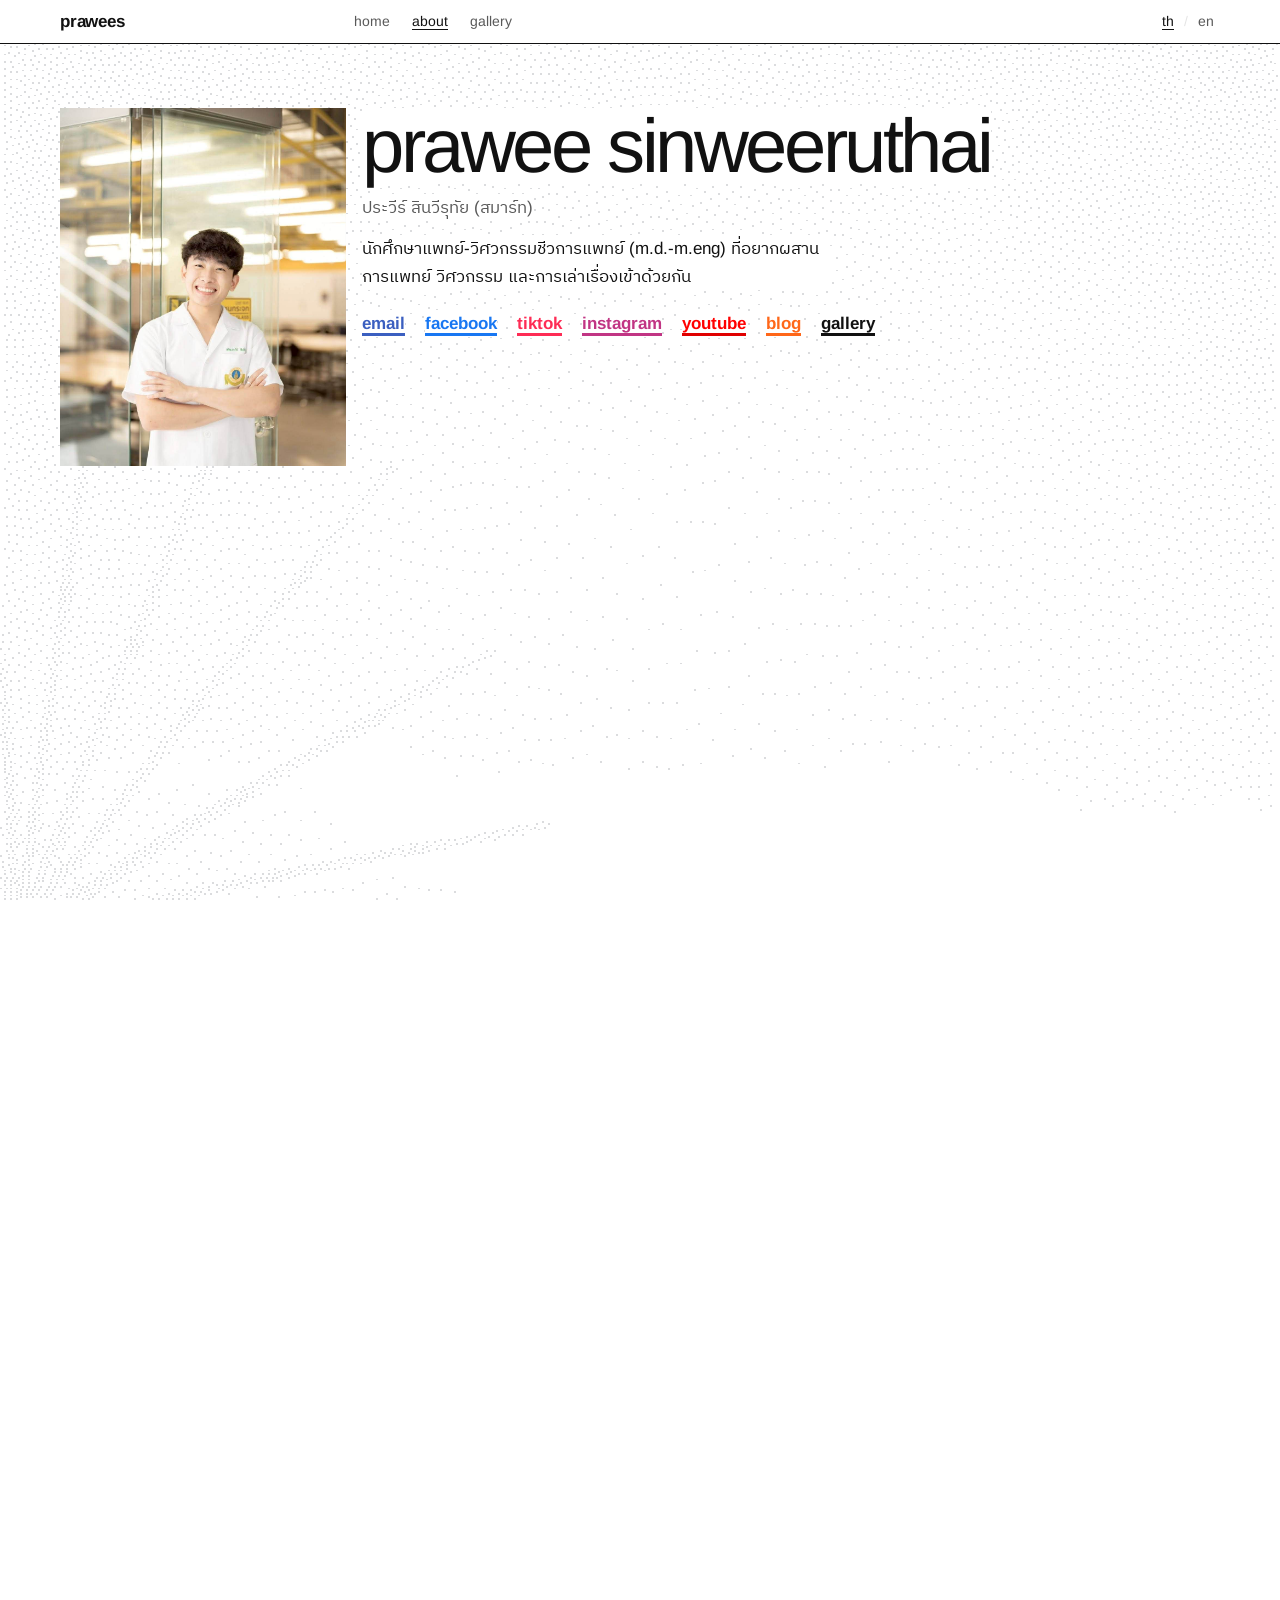
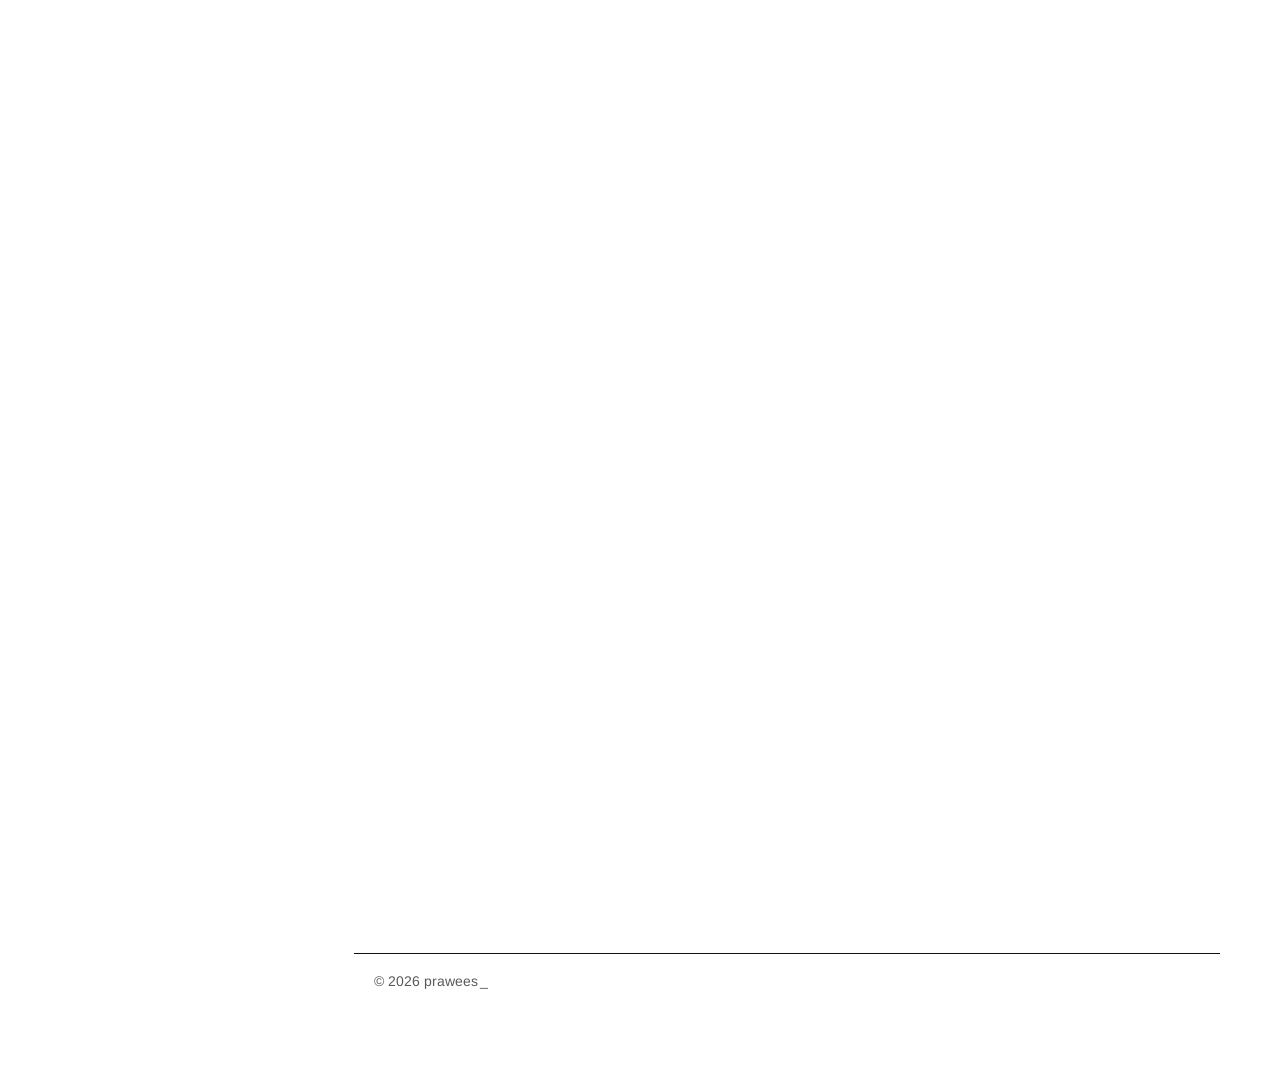
==== commit a090a2e3: "Gallery: continuous two-column flow with alternating chapter names, scanned title, notes sheet with " ====
--- a/about/index.html
+++ b/about/index.html
@@ -1135,19 +1135,19 @@
             <div class="tl-title" data-th="พิธีกรดำเนินรายการ" data-en="master of ceremonies">พิธีกรดำเนินรายการ</div>
             <div class="tl-desc"
               data-th="ทำหน้าที่พิธีกรทั้งในระดับสถาบันและนานาชาติ เช่น tisf 2019, mwit science fair 2020, เว็บบินาร์ amsa thailand (2021–2023), rama roadshow (2021), และ ramsc career month (2026)"
-              data-en="mc across 8+ events, tisf 2019, mwit science fair 2020, amsa thailand webinars (2021–2023), rama roadshow (2021), ramsc career month (2026)">
+              data-en="mc at institutional and international events, including tisf 2019, mwit science fair 2020, amsa thailand webinars (2021–2023), rama roadshow (2021), ramsc career month (2026)">
               ทำหน้าที่พิธีกรทั้งในระดับสถาบันและนานาชาติ เช่น tisf 2019, mwit science fair 2020, เว็บบินาร์ amsa
               thailand (2021–2023), rama roadshow
               (2021), และ ramsc career month (2026)</div>
             <div class="photo-gallery">
               <div class="photo-frame">
                 <img src="../assets/emcee.jpg" alt="พิธีกร Career Month 2026 @ Ramathibodi" loading="lazy">
-                <div class="embed-caption" data-th="พิธีกร Career Month" data-en="Career Month MC">พิธีกร Career Month
+                <div class="embed-caption" data-th="พิธีกร Career Month" data-en="career month mc">พิธีกร Career Month
                 </div>
               </div>
               <div class="photo-frame">
                 <img src="../assets/experience%20sharing.jpeg" alt="โครงการต้นกล้ารามาธิบดี" loading="lazy">
-                <div class="embed-caption" data-th="โครงการต้นกล้ารามาธิบดี" data-en="Tonkla Ramathibodi Project">
+                <div class="embed-caption" data-th="โครงการต้นกล้ารามาธิบดี" data-en="tonkla ramathibodi project">
                   โครงการต้นกล้ารามาธิบดี</div>
               </div>
             </div>
@@ -1191,10 +1191,10 @@
             <div class="photo-gallery">
               <div class="photo-frame">
                 <img src="../assets/poster_2024.png" alt="โปสเตอร์สรุปงานวิ่ง" loading="lazy">
-                <div class="embed-caption" style="margin-bottom: 2px;" data-th="โปสเตอร์สรุปงานวิ่ง" data-en="Virtual Run Poster">
+                <div class="embed-caption" style="margin-bottom: 2px;" data-th="โปสเตอร์สรุปงานวิ่ง" data-en="virtual run poster">
                   โปสเตอร์สรุปงานวิ่ง</div>
                 <div style="font-size: 10px; color: #A0A0A0; font-family: 'IBM Plex Sans Thai', sans-serif; text-align: center; line-height: 1.4;">
-                  <span data-th="อ่านรายงานฉบับเต็มได้ที่ " data-en="Read the full recap at ">อ่านรายงานฉบับเต็มได้ที่ </span>
+                  <span data-th="อ่านรายงานฉบับเต็มได้ที่ " data-en="read the full recap at ">อ่านรายงานฉบับเต็มได้ที่ </span>
                   <a href="https://ramathonrun.pythonanywhere.com/events/recap2024" target="_blank" rel="noopener" style="color: var(--link); text-decoration: none;">/recap2024</a>
                 </div>
               </div>
@@ -1207,7 +1207,7 @@
                 <div
                   style="font-size: 10px; color: #A0A0A0; font-family: 'IBM Plex Sans Thai', sans-serif; text-align: center; line-height: 1.4;"
                   data-th="ชาเลนจ์รวมภาพท้องฟ้าจากนักวิ่งกว่าร้อยท่าน เป็นภาพจากงานวิ่งเมื่อปี 2024 ที่ผมชอบที่สุดเลยครับ"
-                  data-en="Sky photo challenge from hundreds of runners. One of my favorite pictures from the 2024 run.">
+                  data-en="a sky photo challenge with over a hundred runners. my favourite picture from the 2024 run.">
                   ชาเลนจ์รวมภาพท้องฟ้าจากนักวิ่งกว่าร้อยท่าน เป็นภาพจากงานวิ่งเมื่อปี 2024 ที่ผมชอบที่สุดเลยครับ
                 </div>
               </div>
@@ -1390,7 +1390,7 @@
             แมนเชสเตอร์ ยูไนเต็ด</span>
         </div>
         <div class="kv-row">
-          <span class="kv-key" data-th="ภาพยนตร์โปรด" data-en="films">ภาพยนตร์โปรด</span>
+          <span class="kv-key" data-th="ภาพยนตร์โปรด" data-en="favourite films">ภาพยนตร์โปรด</span>
           <span class="kv-val" data-th="แสงศตวรรษ, เบลด รันเนอร์ 2049, รักใครให้ร้องเพลงรัก, มหา'ลัยเหมืองแร่"
             data-en="syndromes and a century, blade runner 2049, sing street, the tin mine">แสงศตวรรษ, เบลด รันเนอร์
             2049, รักใครให้ร้องเพลงรัก, มหา'ลัยเหมืองแร่</span>
@@ -1472,12 +1472,12 @@
         <span class="sec-rule"></span>
       </div>
 
-      <p class="song-intro" data-th="อ้อ ผมชอบถ่ายภาพด้วยครับ" data-en="i also like taking photos as well.">
+      <p class="song-intro" data-th="อ้อ ผมชอบถ่ายภาพด้วยครับ" data-en="oh, i like taking photos too.">
         อ้อ ผมชอบถ่ายภาพด้วยครับ
       </p>
       <p style="font-size: 11.5px; color: var(--ink-faint); margin-top: -12px; margin-bottom: 24px; font-family: 'IBM Plex Mono', monospace;"
         data-reveal data-th="คลิกด้านล่างเพื่อเข้าไปดูแกลลอรี่ของผมได้นะครับ c:"
-        data-en="click below to view more pics i took c:">
+        data-en="click below to visit my gallery c:">
         คลิกด้านล่างเพื่อเข้าไปดูแกลลอรี่ของผมได้นะครับ c:
       </p>
 
@@ -1513,6 +1513,7 @@
 
   <script>
     function setLang(lang) {
+      try { localStorage.setItem('prawees.lang', lang); } catch (e) {}
       document.getElementById('btn-th').classList.toggle('active', lang === 'th');
       document.getElementById('btn-en').classList.toggle('active', lang === 'en');
       document.body.className = 'lang-' + lang;
@@ -1557,7 +1558,9 @@
     document.addEventListener('DOMContentLoaded', () => {
       document.body.classList.remove('no-transition');
       const tag = document.getElementById('hero-tagline');
-      if (tag) window.typeText(tag, tag.getAttribute('data-th'), { speed: 16, delay: 250 });
+      let saved = null; try { saved = localStorage.getItem('prawees.lang'); } catch (e) {}
+      if (saved === 'en') setLang('en');
+      else if (tag) window.typeText(tag, tag.getAttribute('data-th'), { speed: 16, delay: 250 });
       setupReveal();
     });
 
--- a/assets/base.css
+++ b/assets/base.css
@@ -86,6 +86,11 @@
 .tools { grid-row: 1; grid-column: 3 / 5; justify-self: end; display: flex; align-items: center; gap: 4px; font-size: var(--fs-s); }
 .nav { grid-row: 2; grid-column: 1 / 5; display: flex; gap: 22px; font-size: var(--fs-s); padding-bottom: 2px; }
 .nav a { text-decoration: none; color: var(--mid); }
+.nav .hi { margin-left: auto; align-self: center; white-space: nowrap; font-size: var(--fs-s); color: var(--mid); opacity: 0; visibility: hidden; transition: opacity .3s steps(5, end), visibility 0s .3s; }
+.nav .hi b { color: var(--ink); font-weight: 700; }
+.nav .hi.on { opacity: 1; visibility: visible; transition: opacity .3s steps(5, end); }
+@media (max-width: 359px) { .nav .hi { display: none; } }
+@media (prefers-reduced-motion: reduce) { .nav .hi, .nav .hi.on { transition: none; } }
 .nav a:hover, .nav a[aria-current] { color: var(--ink); }
 .nav a[aria-current] { text-decoration: underline; text-decoration-color: var(--ink); }
 .tools button { padding: 12px 6px; color: var(--mid); min-height: 44px; }
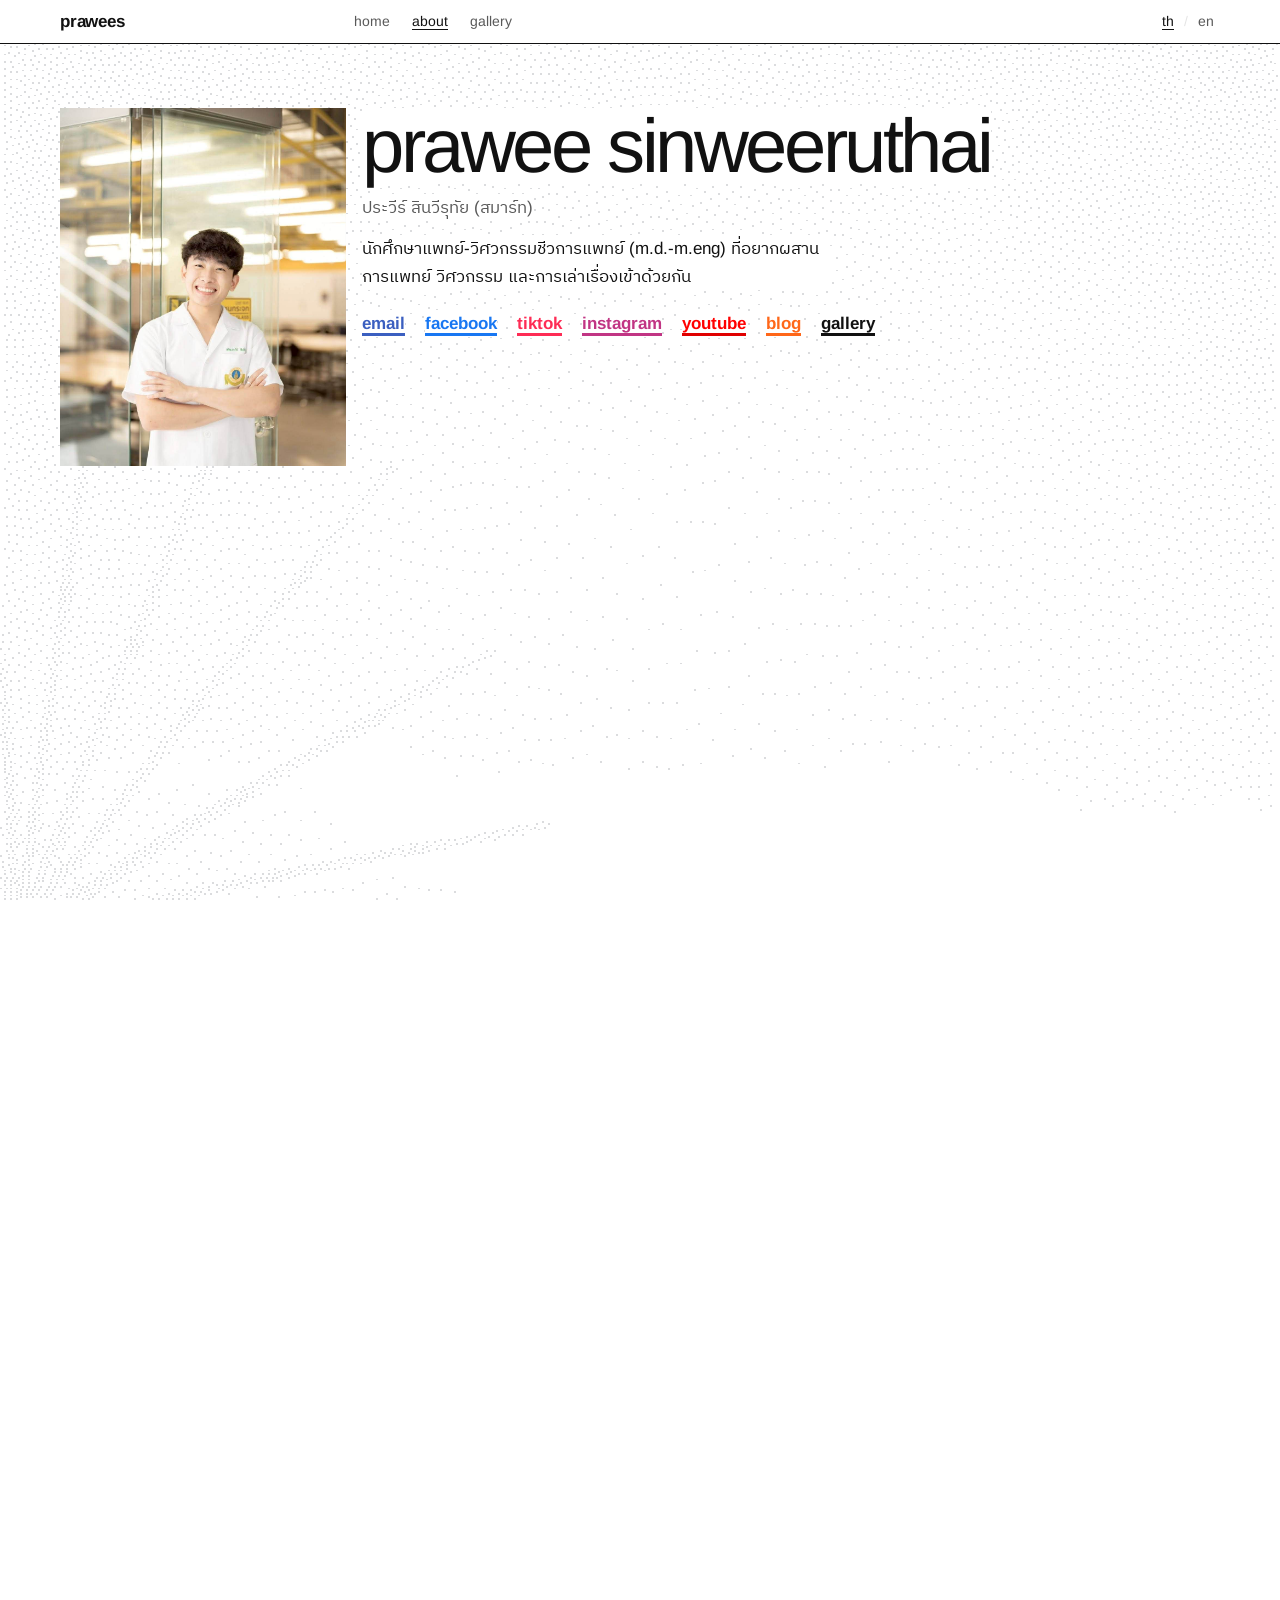
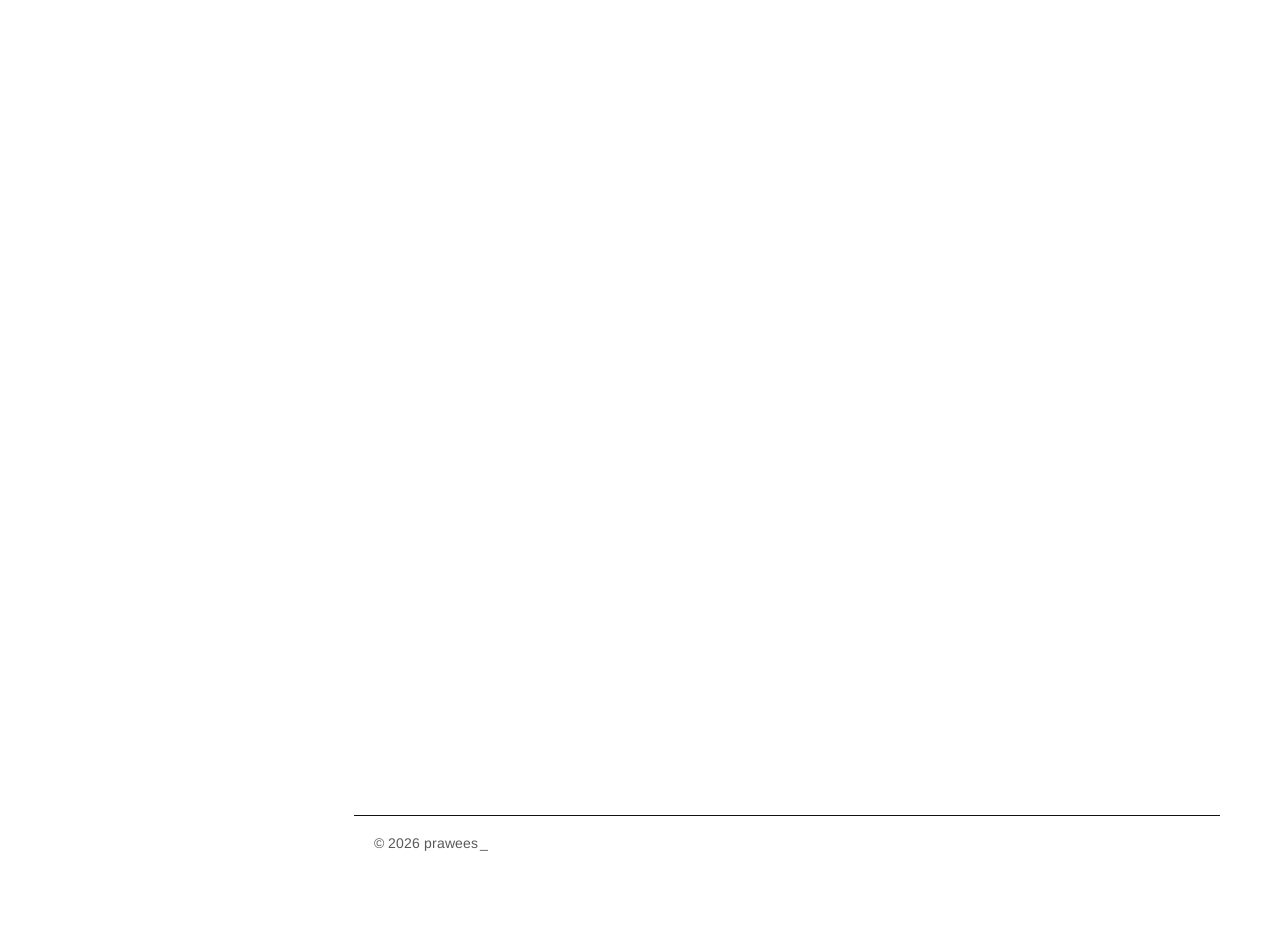
==== commit 45532b30: "Gallery: fade to black across the whole page, quieter film names and headings, 20 weaker frames remo" ====
--- a/about/index.html
+++ b/about/index.html
@@ -12,7 +12,7 @@
   <link rel="icon" type="image/png" href="../assets/favicon.png">
 
   <link rel="preload" href="../assets/fonts/arimo-latin-400-normal.woff2" as="font" type="font/woff2" crossorigin>
-  <link rel="stylesheet" href="../assets/base.css">
+  <link rel="stylesheet" href="../assets/base.css?v=7">
 
   <style>
     :root {
@@ -309,7 +309,7 @@
 
     /* ── SECTION HEADERS ── */
     .section {
-      margin-bottom: 64px;
+      margin-bottom: clamp(104px, 17vw, 176px);
       position: relative;
       padding: 28px 24px 32px;
       border: 1px solid var(--rule);
@@ -960,7 +960,7 @@
       }
     }
   </style>
-  <link rel="stylesheet" href="../assets/theme.css">
+  <link rel="stylesheet" href="../assets/theme.css?v=7">
   <script type="application/ld+json">
     {
       "@context": "https://schema.org",
@@ -1122,10 +1122,8 @@
               data-en="president of ramathon run club, moderator for ramsc career month, motion media team for road traffic injury pitching challenge">
               ประธาน ramathon run club, moderator งาน ramsc career month และฝ่ายสื่อวิดีโอโครงการ road traffic injury
               pitching challenge</div>
-            <a href="https://ramathonrun.prawees.com" target="_blank" rel="noopener" class="website-preview"
-              style="display: block;">
-              <iframe src="https://ramathonrun.prawees.com" tabindex="-1" loading="lazy"></iframe>
-            </a>
+            <a href="https://ramathonrun.prawees.com" target="_blank" rel="noopener"
+              style="display: inline-block; margin-top: 12px; color: var(--link); font-size: 14px;">ramathonrun.prawees.com →</a>
           </div>
         </div>
 
@@ -1508,8 +1506,8 @@
   </div>
 
   <script async src="https://www.tiktok.com/embed.js"></script>
-  <script src="../assets/typewriter.js"></script>
-  <script src="../assets/dither.js"></script>
+  <script src="../assets/typewriter.js?v=7"></script>
+  <script src="../assets/dither.js?v=7"></script>
 
   <script>
     function setLang(lang) {
--- a/assets/base.css
+++ b/assets/base.css
@@ -33,11 +33,15 @@
   --max: 1200px;
 
   /* 4x4 Bayer fills, used by the cycling word and by hovered project titles */
+  --d8w: url("data:image/svg+xml,%3Csvg xmlns='http://www.w3.org/2000/svg' width='4' height='4' shape-rendering='crispEdges'%3E%3Cpath fill='%23f2f2f2' d='M0 0h1v1h-1zM2 0h1v1h-1zM1 1h1v1h-1zM3 1h1v1h-1zM0 2h1v1h-1zM2 2h1v1h-1zM1 3h1v1h-1zM3 3h1v1h-1z'/%3E%3C/svg%3E");
   --d12: url("data:image/svg+xml,%3Csvg xmlns='http://www.w3.org/2000/svg' width='4' height='4' shape-rendering='crispEdges'%3E%3Cpath fill='%23111' d='M0 0h1v1h-1zM1 0h1v1h-1zM2 0h1v1h-1zM3 0h1v1h-1zM1 1h1v1h-1zM3 1h1v1h-1zM0 2h1v1h-1zM1 2h1v1h-1zM2 2h1v1h-1zM3 2h1v1h-1zM1 3h1v1h-1zM3 3h1v1h-1z'/%3E%3C/svg%3E");
   --d8: url("data:image/svg+xml,%3Csvg xmlns='http://www.w3.org/2000/svg' width='4' height='4' shape-rendering='crispEdges'%3E%3Cpath fill='%23111' d='M0 0h1v1h-1zM2 0h1v1h-1zM1 1h1v1h-1zM3 1h1v1h-1zM0 2h1v1h-1zM2 2h1v1h-1zM1 3h1v1h-1zM3 3h1v1h-1z'/%3E%3C/svg%3E");
   --d5: url("data:image/svg+xml,%3Csvg xmlns='http://www.w3.org/2000/svg' width='4' height='4' shape-rendering='crispEdges'%3E%3Cpath fill='%23111' d='M0 0h1v1h-1zM2 0h1v1h-1zM1 1h1v1h-1zM0 2h1v1h-1zM2 2h1v1h-1z'/%3E%3C/svg%3E");
   --d2: url("data:image/svg+xml,%3Csvg xmlns='http://www.w3.org/2000/svg' width='4' height='4' shape-rendering='crispEdges'%3E%3Cpath fill='%23111' d='M0 0h1v1h-1zM2 2h1v1h-1z'/%3E%3C/svg%3E");
 }
+
+/* the gallery ends in a dithered fade to black (assets/dither.js adds .night once it is dark enough to read light text) */
+html.night { --paper: #0b0b0b; --ink: #f2f2f2; --mid: #a6a6a6; --light: #2a2a2a; }
 
 *, *::before, *::after { box-sizing: border-box; margin: 0; padding: 0; }
 
@@ -58,7 +62,7 @@
 a { color: var(--ink); text-decoration: underline; text-decoration-thickness: 1px; text-underline-offset: 3px; text-decoration-color: var(--mid); }
 a:hover { text-decoration-color: var(--ink); }
 a:focus-visible, button:focus-visible, .dz:focus-visible { outline: 2px solid var(--ink); outline-offset: 3px; }
-img { max-width: 100%; }
+img { max-width: 100%; height: auto; }
 button { font: inherit; color: inherit; background: none; border: 0; cursor: pointer; }
 
 /* ---------- ambient frame ---------- */
@@ -86,11 +90,13 @@
 .tools { grid-row: 1; grid-column: 3 / 5; justify-self: end; display: flex; align-items: center; gap: 4px; font-size: var(--fs-s); }
 .nav { grid-row: 2; grid-column: 1 / 5; display: flex; gap: 22px; font-size: var(--fs-s); padding-bottom: 2px; }
 .nav a { text-decoration: none; color: var(--mid); }
-.nav .hi { margin-left: auto; align-self: center; white-space: nowrap; font-size: var(--fs-s); color: var(--mid); opacity: 0; visibility: hidden; transition: opacity .3s steps(5, end), visibility 0s .3s; }
-.nav .hi b { color: var(--ink); font-weight: 700; }
-.nav .hi.on { opacity: 1; visibility: visible; transition: opacity .3s steps(5, end); }
-@media (max-width: 359px) { .nav .hi { display: none; } }
-@media (prefers-reduced-motion: reduce) { .nav .hi, .nav .hi.on { transition: none; } }
+/* "hi, i'm Smart" sits in the bar's empty space once the big greeting has scrolled away */
+.hi { grid-row: 2; grid-column: 3 / 5; justify-self: end; align-self: center; white-space: nowrap; pointer-events: none; font-size: var(--fs-b); line-height: 1.2; letter-spacing: -.01em; color: var(--mid); opacity: 0; visibility: hidden; transition: opacity .35s ease, visibility 0s .35s; }
+.hi b { color: var(--ink); font-weight: 700; transition: color .5s ease; }
+.hi.on { opacity: 1; visibility: visible; transition: opacity .35s ease; }
+@media (min-width: 768px) { .hi { grid-row: 1; grid-column: 7 / 10; justify-self: start; } }
+@media (max-width: 359px) { .hi { display: none; } }
+@media (prefers-reduced-motion: reduce) { .hi, .hi.on, .hi b { transition: none; } }
 .nav a:hover, .nav a[aria-current] { color: var(--ink); }
 .nav a[aria-current] { text-decoration: underline; text-decoration-color: var(--ink); }
 .tools button { padding: 12px 6px; color: var(--mid); min-height: 44px; }
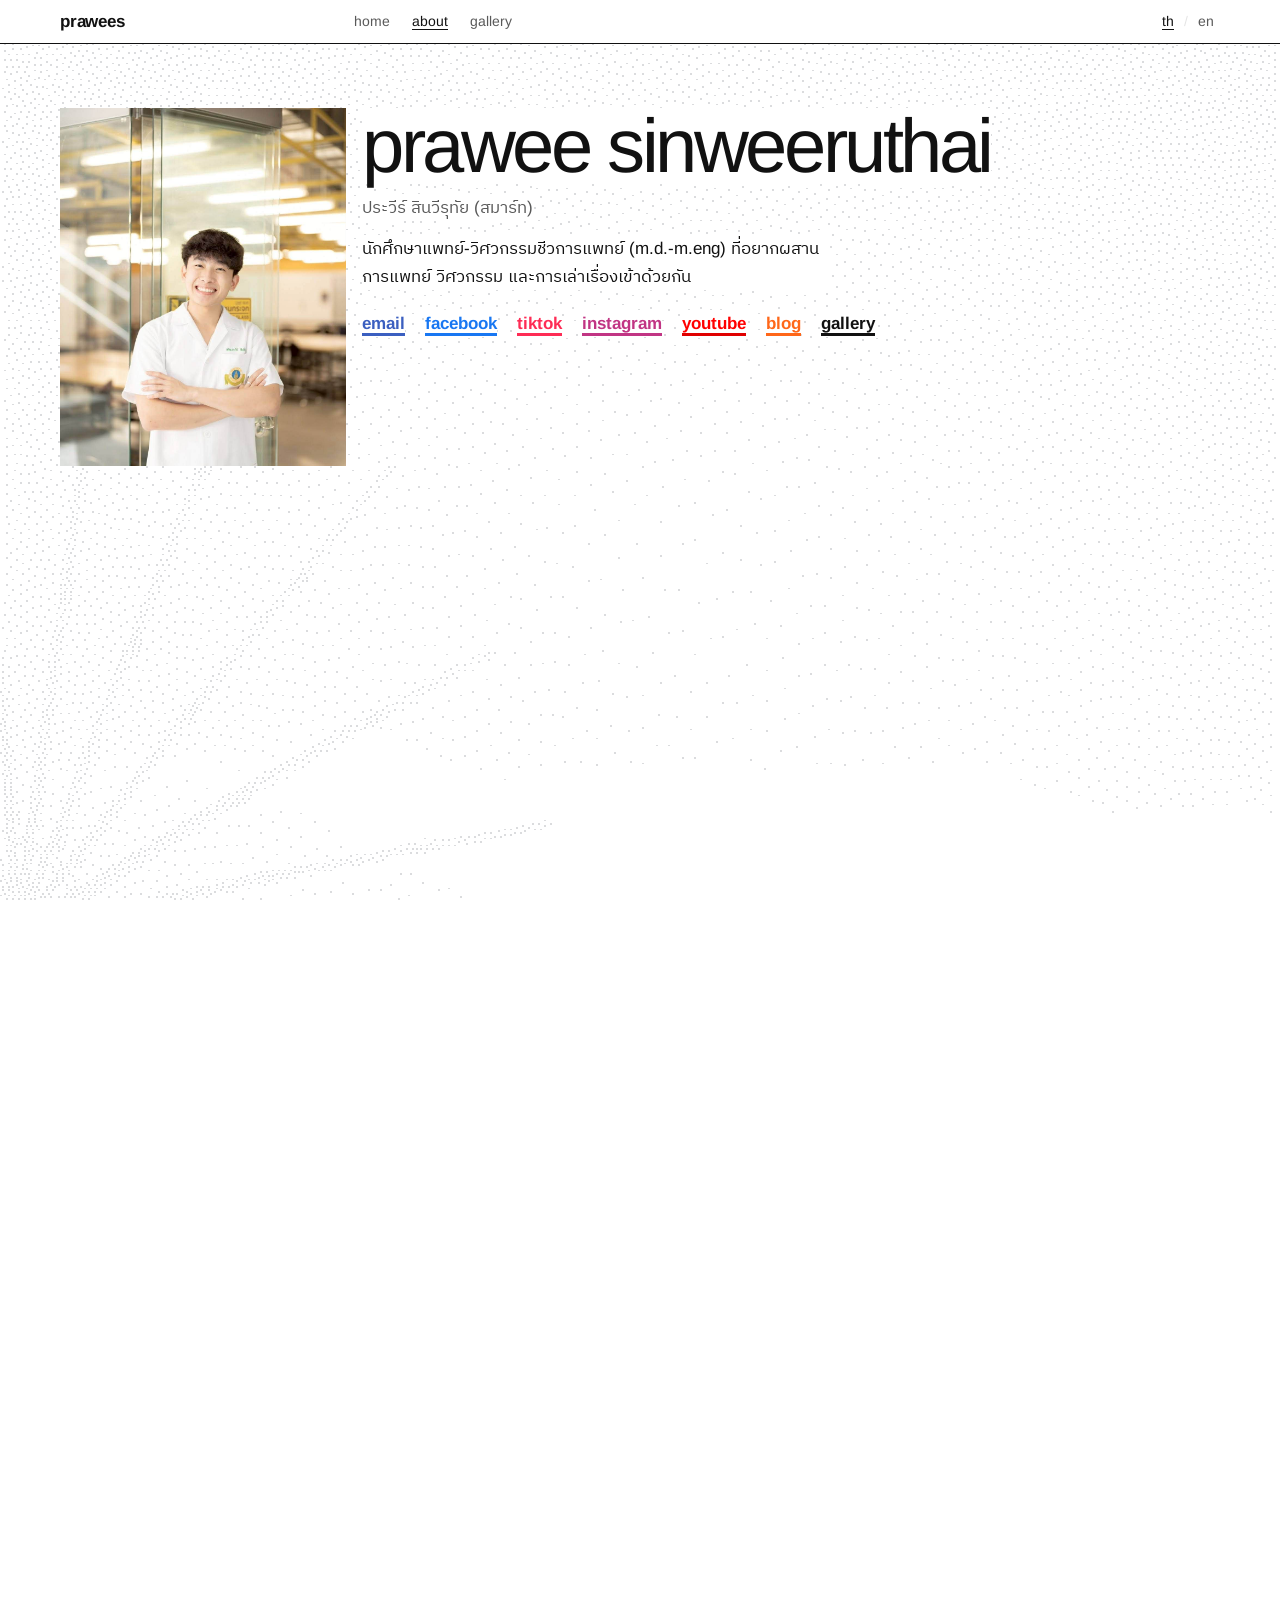
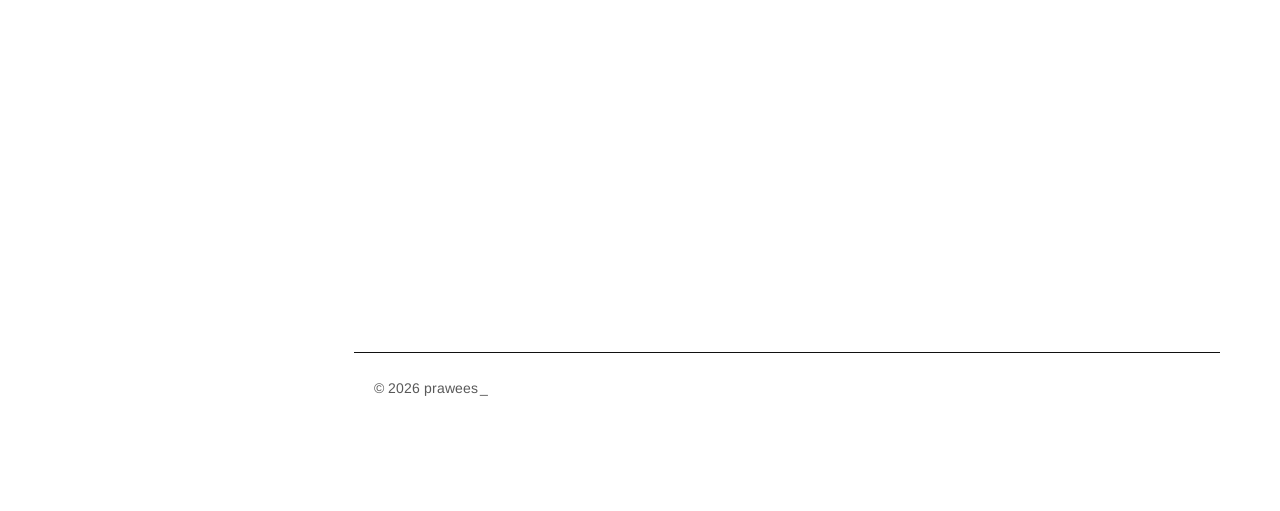
==== commit 0cfd1829: "About: g7 embed to link, tiktok loads on tap, photo strip and ambient frames use gallery files, more" ====
--- a/about/index.html
+++ b/about/index.html
@@ -12,7 +12,7 @@
   <link rel="icon" type="image/png" href="../assets/favicon.png">
 
   <link rel="preload" href="../assets/fonts/arimo-latin-400-normal.woff2" as="font" type="font/woff2" crossorigin>
-  <link rel="stylesheet" href="../assets/base.css?v=7">
+  <link rel="stylesheet" href="../assets/base.css?v=8">
 
   <style>
     :root {
@@ -758,6 +758,11 @@
       border: 1px solid var(--rule);
     }
 
+    .tt-play { width: 100%; min-height: 360px; display: flex; flex-direction: column; align-items: center; justify-content: center; gap: 10px; background: #000; color: #fff; cursor: pointer; }
+    .tt-play .tt-mark { font-size: 22px; font-weight: 700; letter-spacing: -.01em; }
+    .tt-play .tt-hint { font-size: 14px; color: #d0d0d0; text-decoration: underline; text-underline-offset: 4px; }
+    .tt-play:hover .tt-hint { color: #fff; }
+    .tt-frame { width: 100%; max-width: 340px; height: 740px; border: 0; display: block; background: #000; }
     .tiktok-embed {
       margin: 0 !important;
       width: 100% !important;
@@ -960,7 +965,7 @@
       }
     }
   </style>
-  <link rel="stylesheet" href="../assets/theme.css?v=7">
+  <link rel="stylesheet" href="../assets/theme.css?v=8">
   <script type="application/ld+json">
     {
       "@context": "https://schema.org",
@@ -994,7 +999,7 @@
   <div class="wrap">
 
     <!-- HERO -->
-    <section class="hero" id="hero-section" data-amb="../assets/home/frame-4.jpg">
+    <section class="hero" id="hero-section" data-amb="../assets/film/ektar100-33.jpg">
       <div class="hero-portrait">
         <img src="../assets/portrait.jpg" alt="prawee" loading="eager">
       </div>
@@ -1019,7 +1024,7 @@
     </section>
 
     <!-- 01 OVERVIEW -->
-    <section class="section sec-01" data-reveal data-amb="../assets/home/frame-4.jpg">
+    <section class="section sec-01" data-reveal data-amb="../assets/film/ektar100-33.jpg">
       <div class="sec-head">
         <span class="sec-num">01</span>
         <span class="sec-title" data-th="ภาพรวม" data-en="overview">ภาพรวม</span>
@@ -1035,7 +1040,7 @@
     </section>
 
     <!-- 02 EDUCATION -->
-    <section class="section sec-02" data-reveal data-amb="../assets/home/frame-3.jpg">
+    <section class="section sec-02" data-reveal data-amb="../assets/film/ultramax-34.jpg">
       <div class="sec-head">
         <span class="sec-num">02</span>
         <span class="sec-title" data-th="การศึกษา" data-en="education">การศึกษา</span>
@@ -1087,7 +1092,7 @@
     </section>
 
     <!-- 03 EXPERIENCE -->
-    <section class="section sec-03" data-reveal data-amb="../assets/home/frame-1.jpg">
+    <section class="section sec-03" data-reveal data-amb="../assets/film/ultramax-15.jpg">
       <div class="sec-head">
         <span class="sec-num">03</span>
         <span class="sec-title" data-th="ประสบการณ์" data-en="experience">ประสบการณ์</span>
@@ -1104,9 +1109,8 @@
             <div class="tl-desc" data-th="ชมรมนักศึกษาแพทย์ที่มุ่งพัฒนานวัตกรรมทางการแพทย์"
               data-en="student-led club focused on healthcare innovation">
               ชมรมนักศึกษาแพทย์ที่มุ่งพัฒนานวัตกรรมทางการแพทย์</div>
-            <a href="https://g7club.org" target="_blank" rel="noopener" class="website-preview" style="display: block;">
-              <iframe src="https://g7club.org" tabindex="-1" loading="lazy"></iframe>
-            </a>
+            <a href="https://g7club.org" target="_blank" rel="noopener"
+              style="display: inline-block; margin-top: 12px; color: var(--link); font-size: 14px;">g7club.org →</a>
           </div>
         </div>
 
@@ -1284,7 +1288,7 @@
     </section>
 
     <!-- 04 PORTFOLIO -->
-    <section class="section sec-04" data-reveal data-amb="../assets/home/frame-2.jpg">
+    <section class="section sec-04" data-reveal data-amb="../assets/film/lomo100-38.jpg">
       <div class="sec-head">
         <span class="sec-num">04</span>
         <span class="sec-title" data-th="ผลงาน" data-en="portfolio">ผลงาน</span>
@@ -1311,23 +1315,15 @@
 
         <div class="tiktok-grid">
           <div>
-            <div class="tiktok-wrap">
-              <blockquote class="tiktok-embed" cite="https://www.tiktok.com/@prawees/video/7478513016754015496"
-                data-video-id="7478513016754015496" style="max-width:605px;min-width:325px;">
-                <section><a target="_blank" title="@prawees"
-                    href="https://www.tiktok.com/@prawees?refer=embed">@prawees</a></section>
-              </blockquote>
+            <div class="tiktok-wrap" data-tt="7478513016754015496">
+              <button type="button" class="tt-play" aria-label="play on tiktok"><span class="tt-mark">tiktok</span><span class="tt-hint" data-th="แตะเพื่อเล่น" data-en="tap to play">แตะเพื่อเล่น</span></button>
             </div>
             <div class="embed-caption" data-th="อธิบายโครงการแพทย์-วิศวะ" data-en="m.d.-m.eng program explained">
               อธิบายโครงการแพทย์-วิศวะ</div>
           </div>
           <div>
-            <div class="tiktok-wrap">
-              <blockquote class="tiktok-embed" cite="https://www.tiktok.com/@prawees/video/7502285412048719112"
-                data-video-id="7502285412048719112" style="max-width:605px;min-width:325px;">
-                <section><a target="_blank" title="@prawees"
-                    href="https://www.tiktok.com/@prawees?refer=embed">@prawees</a></section>
-              </blockquote>
+            <div class="tiktok-wrap" data-tt="7502285412048719112">
+              <button type="button" class="tt-play" aria-label="play on tiktok"><span class="tt-mark">tiktok</span><span class="tt-hint" data-th="แตะเพื่อเล่น" data-en="tap to play">แตะเพื่อเล่น</span></button>
             </div>
             <div class="embed-caption" data-th="vlog พรีเซนต์วิจัยที่มาเลเซีย"
               data-en="vlog, research presentation in malaysia">vlog พรีเซนต์วิจัยที่มาเลเซีย</div>
@@ -1358,7 +1354,7 @@
     </section>
 
     <!-- 05 INTERESTS / KEY:VALUE -->
-    <section class="section sec-05" data-reveal data-amb="../assets/home/frame-4.jpg">
+    <section class="section sec-05" data-reveal data-amb="../assets/film/ektar100-33.jpg">
       <div class="sec-head">
         <span class="sec-num">05</span>
         <span class="sec-title" data-th="ความสนใจ" data-en="interests">ความสนใจ</span>
@@ -1397,7 +1393,7 @@
     </section>
 
     <!-- 06 SOUNDTRACK -->
-    <section class="section sec-06" data-reveal data-amb="../assets/home/frame-3.jpg">
+    <section class="section sec-06" data-reveal data-amb="../assets/film/ultramax-34.jpg">
       <div class="sec-head">
         <span class="sec-num">06</span>
         <span class="sec-title" data-th="เพลง" data-en="soundtrack">เพลง</span>
@@ -1463,7 +1459,7 @@
     </div>
 
     <!-- 07 GALLERY -->
-    <section class="section sec-07" data-reveal data-amb="../assets/home/frame-1.jpg">
+    <section class="section sec-07" data-reveal data-amb="../assets/film/ultramax-15.jpg">
       <div class="sec-head">
         <span class="sec-num">07</span>
         <span class="sec-title" data-th="ภาพ" data-en="photos">ภาพ</span>
@@ -1480,9 +1476,9 @@
       </p>
 
       <div class="gal-strip" data-reveal>
-        <a href="../gallery/" aria-label="gallery"><img data-dither="fs" data-px="1.5" src="../assets/home/frame-1.jpg" width="1000" height="675" alt="a cat asleep on a pavement"></a>
-        <a href="../gallery/" aria-label="gallery"><img data-dither="fs" data-px="1" src="../assets/home/frame-2.jpg" width="1000" height="675" alt="a door and its handle"></a>
-        <a href="../gallery/" aria-label="gallery"><img data-dither="fs" data-px="1" src="../assets/home/frame-3.jpg" width="1000" height="675" alt="an aeroplane window"></a>
+        <a href="../gallery/" aria-label="gallery"><img data-dither="fs" data-px="1.5" src="../assets/film/ultramax-15.jpg" width="1000" height="675" alt="a cat asleep on a pavement"></a>
+        <a href="../gallery/" aria-label="gallery"><img data-dither="fs" data-px="1" src="../assets/film/lomo100-38.jpg" width="1000" height="675" alt="a door and its handle"></a>
+        <a href="../gallery/" aria-label="gallery"><img data-dither="fs" data-px="1" src="../assets/film/ultramax-34.jpg" width="1000" height="675" alt="an aeroplane window"></a>
       </div>
     </section>
 
@@ -1505,9 +1501,27 @@
 
   </div>
 
-  <script async src="https://www.tiktok.com/embed.js"></script>
-  <script src="../assets/typewriter.js?v=7"></script>
-  <script src="../assets/dither.js?v=7"></script>
+  <script>
+    // TikTok videos load only when tapped, so the page never makes TikTok's servers answer several requests at once.
+    document.querySelectorAll('[data-tt]').forEach(function (w) {
+      var b = w.querySelector('.tt-play');
+      if (!b) return;
+      b.addEventListener('click', function () {
+        var f = document.createElement('iframe');
+        f.src = 'https://www.tiktok.com/embed/v2/' + w.getAttribute('data-tt');
+        f.title = 'tiktok video'; f.allow = 'encrypted-media; fullscreen'; f.allowFullscreen = true;
+        f.className = 'tt-frame'; w.classList.add('live'); w.innerHTML = ''; w.appendChild(f);
+      });
+    });
+    // a photograph that fails to load is hidden rather than shown broken
+    document.querySelectorAll('.gal-strip img').forEach(function (im) {
+      function bad() { if (im.parentNode) im.parentNode.style.display = 'none'; }
+      im.addEventListener('error', bad);
+      if (im.complete && im.naturalWidth === 0) bad();
+    });
+  </script>
+  <script src="../assets/typewriter.js?v=8"></script>
+  <script src="../assets/dither.js?v=8"></script>
 
   <script>
     function setLang(lang) {
--- a/assets/theme.css
+++ b/assets/theme.css
@@ -154,3 +154,48 @@
 [style*="font-size: 10px"], [style*="font-size: 11.5px"], [style*="font-size: 13px"] { font-size: var(--fs-s) !important; }
 [style*="color: #A0A0A0"], [style*="color: var(--ink-faint)"] { color: var(--mid) !important; }
 .my-music-links a { color: var(--ink) !important; text-decoration: underline !important; text-decoration-color: #1db954 !important; text-decoration-thickness: 2px !important; margin-left: 8px; }
+
+/* ---------- room to breathe: one rhythm of spacing for the whole page ----------
+   Sections are separated by a wide gap. Inside a section the heading, each entry and each block get their own air. */
+.hero { margin-bottom: clamp(88px, 14vw, 144px); }
+.section, .section.sec-01, .section.sec-02, .section.sec-03, .section.sec-04, .section.sec-05, .section.sec-06, .section.sec-07 {
+  padding: 36px 20px 52px;
+  margin-bottom: clamp(112px, 18vw, 192px);
+}
+@media (min-width: 768px) {
+  .section, .section.sec-01, .section.sec-02, .section.sec-03, .section.sec-04, .section.sec-05, .section.sec-06, .section.sec-07 { padding: 48px 32px 68px; }
+}
+.sec-head { margin-bottom: 44px; }
+.prose { line-height: 1.9; }
+.prose + .prose, .prose p + p { margin-top: 26px; }
+.callout-text { line-height: 1.4; }
+.tl-item { padding: 32px 0; gap: 0 24px; }
+.tl-item:first-child { padding-top: 0; }
+.tl-item:last-child { padding-bottom: 0; }
+.tl-year { padding-top: 4px; line-height: 1.6; }
+.tl-title { margin-bottom: 10px; line-height: 1.5; }
+.tl-desc { line-height: 1.8; }
+.tl-desc + .gal-strip, .tl-desc + .photo-gallery, .tl-desc + a, .tl-desc + .website-preview { margin-top: 20px; }
+.kv-list { gap: 12px 32px; }
+.kv-row, .kv-row:nth-child(2), .kv-row:nth-child(3), .kv-row:nth-child(4) { padding: 20px 0 30px; }
+.kv-key { margin-bottom: 12px; }
+.kv-val { line-height: 1.8; }
+.portfolio-item { margin-bottom: 80px; }
+.portfolio-item:last-child { margin-bottom: 0; }
+.portfolio-role { margin-bottom: 16px; }
+.portfolio-desc { line-height: 1.8; margin-bottom: 32px; }
+.tiktok-grid { gap: 32px; margin-bottom: 48px; }
+.embed-grid { gap: 32px; }
+.embed-caption { margin-top: 12px; line-height: 1.6; }
+.photo-gallery { gap: 28px; margin-top: 28px; }
+.gal-strip { gap: 16px; margin-bottom: 0; }
+.song-intro { margin-bottom: 24px; line-height: 1.8; }
+.song-lyrics { line-height: 2.1; margin-top: 36px; }
+.comment { padding-top: 0; padding-bottom: 12px; }
+.social-links-minimal { margin-bottom: 96px; padding-bottom: 32px; gap: 14px 28px; }
+.foot { padding-top: 24px; padding-bottom: 40px; }
+@media (max-width: 767px) {
+  .section, .section.sec-01, .section.sec-02, .section.sec-03, .section.sec-04, .section.sec-05, .section.sec-06, .section.sec-07 { padding: 32px 20px 48px; }
+  .comment, .social-links-minimal, .foot { padding-left: 20px; padding-right: 20px; }
+  .tl-item { grid-template-columns: 64px minmax(0, 1fr); gap: 0 18px; }
+}
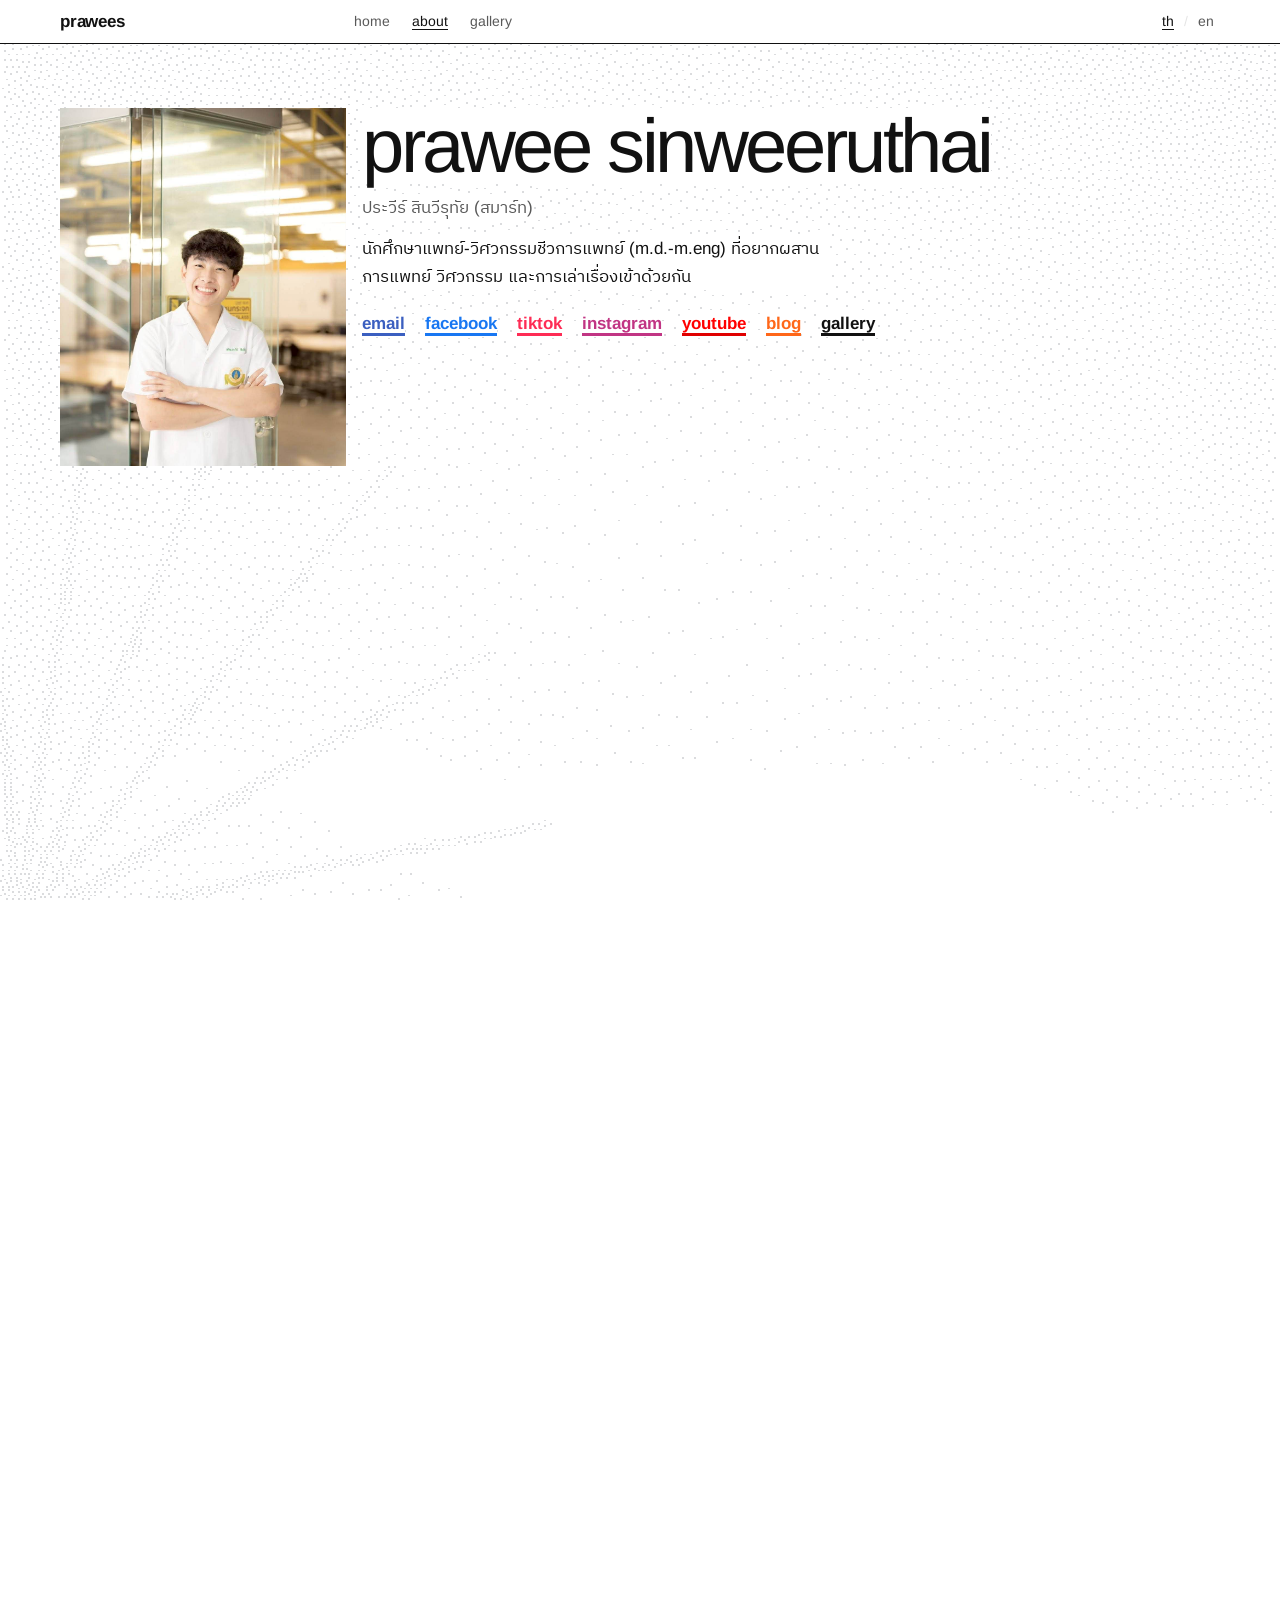
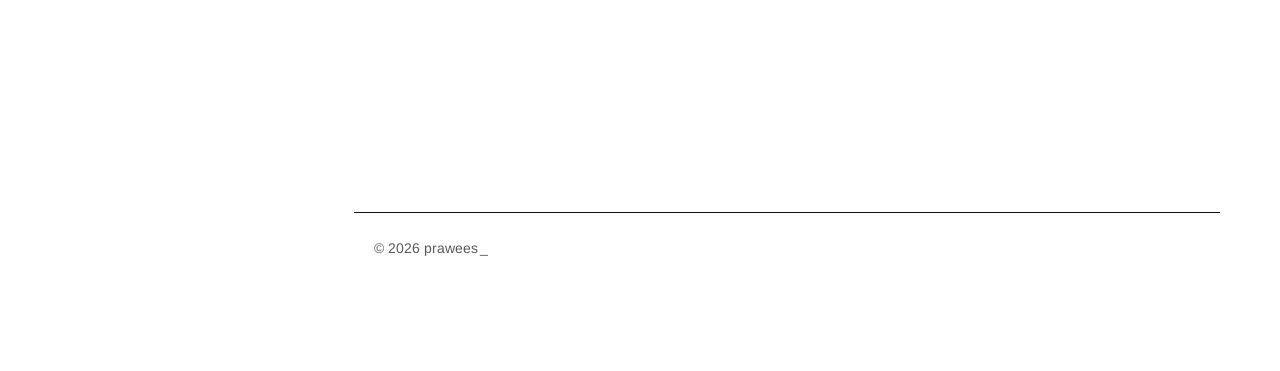
==== commit 7e6d808d: "About: tiktok videos are links, not embeds Co-Authored-By: Claude Sonnet 5.5 <noreply@anthropic.com>" ====
--- a/about/index.html
+++ b/about/index.html
@@ -758,7 +758,7 @@
       border: 1px solid var(--rule);
     }
 
-    .tt-play { width: 100%; min-height: 360px; display: flex; flex-direction: column; align-items: center; justify-content: center; gap: 10px; background: #000; color: #fff; cursor: pointer; }
+    .tt-play { width: 100%; min-height: 220px; text-decoration: none; display: flex; flex-direction: column; align-items: center; justify-content: center; gap: 10px; background: #000; color: #fff; cursor: pointer; }
     .tt-play .tt-mark { font-size: 22px; font-weight: 700; letter-spacing: -.01em; }
     .tt-play .tt-hint { font-size: 14px; color: #d0d0d0; text-decoration: underline; text-underline-offset: 4px; }
     .tt-play:hover .tt-hint { color: #fff; }
@@ -1315,15 +1315,15 @@
 
         <div class="tiktok-grid">
           <div>
-            <div class="tiktok-wrap" data-tt="7478513016754015496">
-              <button type="button" class="tt-play" aria-label="play on tiktok"><span class="tt-mark">tiktok</span><span class="tt-hint" data-th="แตะเพื่อเล่น" data-en="tap to play">แตะเพื่อเล่น</span></button>
+            <div class="tiktok-wrap">
+              <a class="tt-play" href="https://www.tiktok.com/@prawees/video/7478513016754015496" target="_blank" rel="noopener"><span class="tt-mark">tiktok</span><span class="tt-hint" data-th="ดูบน tiktok →" data-en="watch on tiktok →">ดูบน tiktok →</span></a>
             </div>
             <div class="embed-caption" data-th="อธิบายโครงการแพทย์-วิศวะ" data-en="m.d.-m.eng program explained">
               อธิบายโครงการแพทย์-วิศวะ</div>
           </div>
           <div>
-            <div class="tiktok-wrap" data-tt="7502285412048719112">
-              <button type="button" class="tt-play" aria-label="play on tiktok"><span class="tt-mark">tiktok</span><span class="tt-hint" data-th="แตะเพื่อเล่น" data-en="tap to play">แตะเพื่อเล่น</span></button>
+            <div class="tiktok-wrap">
+              <a class="tt-play" href="https://www.tiktok.com/@prawees/video/7502285412048719112" target="_blank" rel="noopener"><span class="tt-mark">tiktok</span><span class="tt-hint" data-th="ดูบน tiktok →" data-en="watch on tiktok →">ดูบน tiktok →</span></a>
             </div>
             <div class="embed-caption" data-th="vlog พรีเซนต์วิจัยที่มาเลเซีย"
               data-en="vlog, research presentation in malaysia">vlog พรีเซนต์วิจัยที่มาเลเซีย</div>
@@ -1502,17 +1502,7 @@
   </div>
 
   <script>
-    // TikTok videos load only when tapped, so the page never makes TikTok's servers answer several requests at once.
-    document.querySelectorAll('[data-tt]').forEach(function (w) {
-      var b = w.querySelector('.tt-play');
-      if (!b) return;
-      b.addEventListener('click', function () {
-        var f = document.createElement('iframe');
-        f.src = 'https://www.tiktok.com/embed/v2/' + w.getAttribute('data-tt');
-        f.title = 'tiktok video'; f.allow = 'encrypted-media; fullscreen'; f.allowFullscreen = true;
-        f.className = 'tt-frame'; w.classList.add('live'); w.innerHTML = ''; w.appendChild(f);
-      });
-    });
+    // (TikTok videos are plain links: TikTok's embed refuses to play on the site with an overload notice.)
     // a photograph that fails to load is hidden rather than shown broken
     document.querySelectorAll('.gal-strip img').forEach(function (im) {
       function bad() { if (im.parentNode) im.parentNode.style.display = 'none'; }
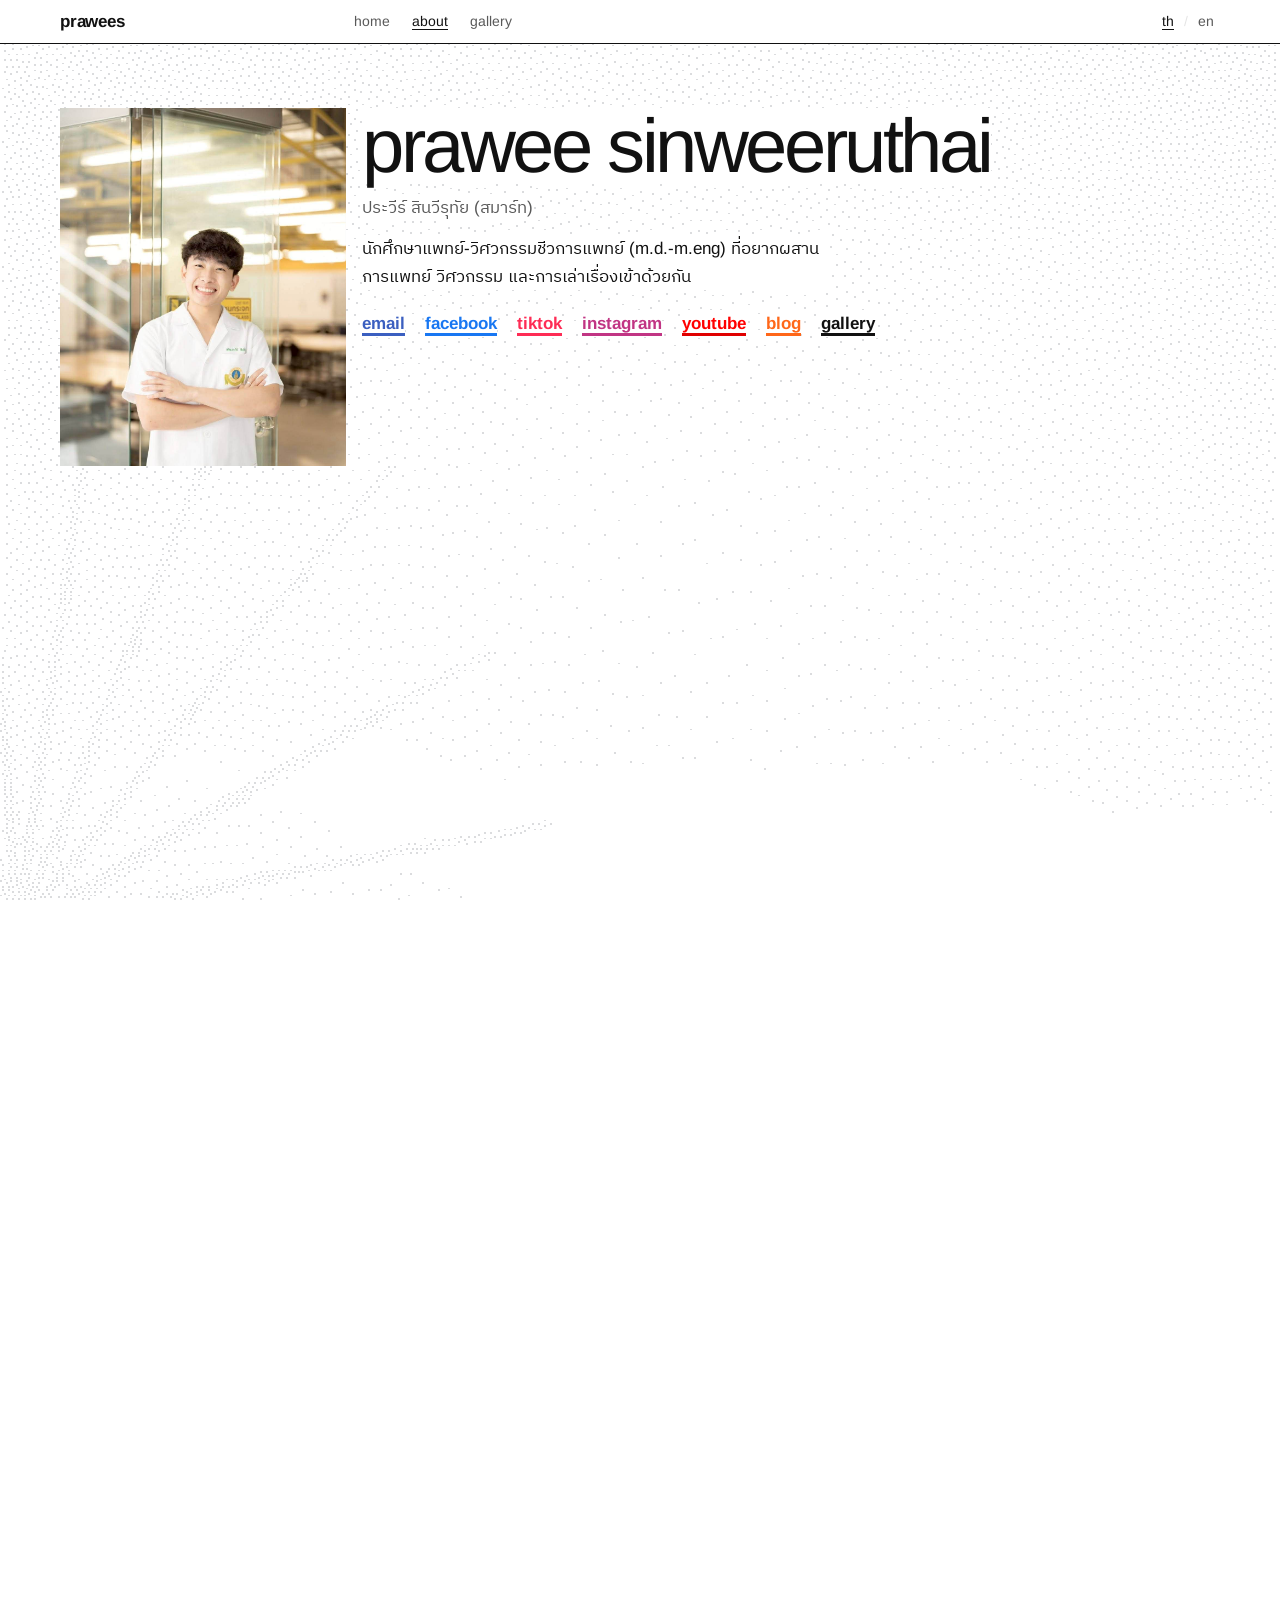
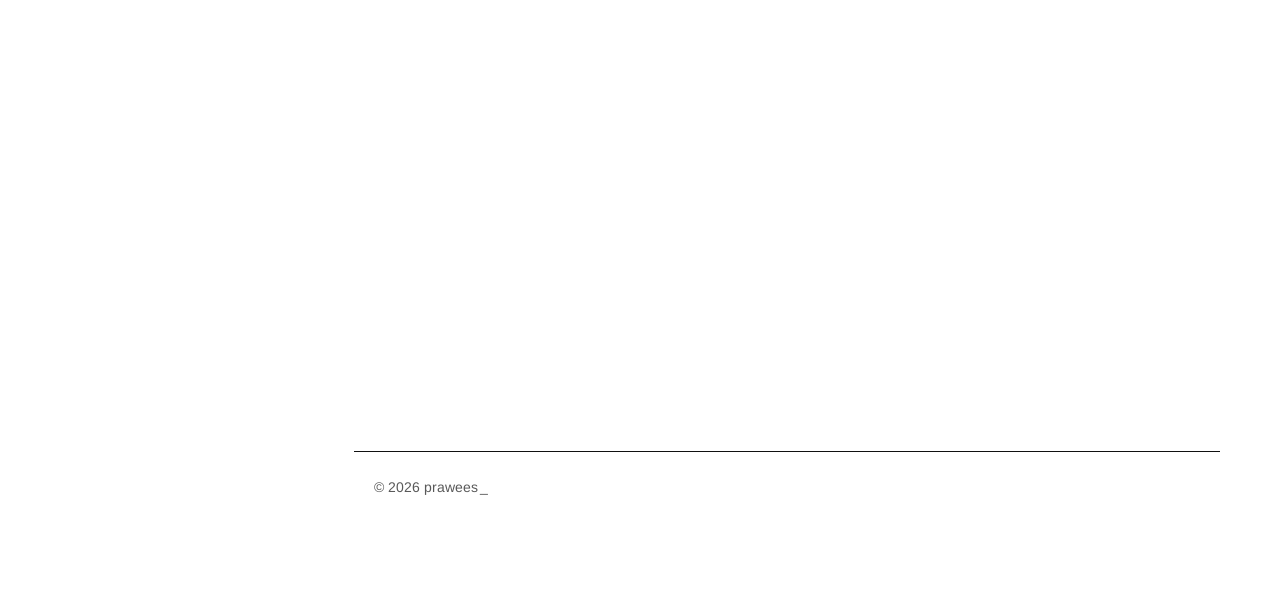
==== commit 6fb7f74d: "Dithered section headings on every page, English home section names, closing quote, gallery chapter " ====
--- a/about/index.html
+++ b/about/index.html
@@ -12,7 +12,7 @@
   <link rel="icon" type="image/png" href="../assets/favicon.png">
 
   <link rel="preload" href="../assets/fonts/arimo-latin-400-normal.woff2" as="font" type="font/woff2" crossorigin>
-  <link rel="stylesheet" href="../assets/base.css?v=8">
+  <link rel="stylesheet" href="../assets/base.css?v=9">
 
   <style>
     :root {
@@ -758,10 +758,19 @@
       border: 1px solid var(--rule);
     }
 
-    .tt-play { width: 100%; min-height: 220px; text-decoration: none; display: flex; flex-direction: column; align-items: center; justify-content: center; gap: 10px; background: #000; color: #fff; cursor: pointer; }
-    .tt-play .tt-mark { font-size: 22px; font-weight: 700; letter-spacing: -.01em; }
-    .tt-play .tt-hint { font-size: 14px; color: #d0d0d0; text-decoration: underline; text-underline-offset: 4px; }
-    .tt-play:hover .tt-hint { color: #fff; }
+    .tt-play { position: relative; isolation: isolate; width: 100%; min-height: 280px; display: flex; flex-direction: column; align-items: center; justify-content: center; gap: 26px; background: #000; color: #fff; text-decoration: none; overflow: hidden; padding: 28px 16px; cursor: pointer; }
+    /* the two TikTok colours as interleaved dither fields, clear in the middle so the button reads */
+    .tt-play::before { content: ""; position: absolute; inset: 0; z-index: -1; background-image: url("data:image/svg+xml,%3Csvg xmlns='http://www.w3.org/2000/svg' width='4' height='4' shape-rendering='crispEdges'%3E%3Cpath fill='%23FE2C55' d='M0 0h1v1h-1zM2 0h1v1h-1zM1 1h1v1h-1zM0 2h1v1h-1zM2 2h1v1h-1z'/%3E%3C/svg%3E"), url("data:image/svg+xml,%3Csvg xmlns='http://www.w3.org/2000/svg' width='4' height='4' shape-rendering='crispEdges'%3E%3Cpath fill='%2325F4EE' d='M0 0h1v1h-1zM2 0h1v1h-1zM1 1h1v1h-1zM0 2h1v1h-1zM2 2h1v1h-1z'/%3E%3C/svg%3E"); background-size: 4px 4px, 4px 4px; background-position: 0 0, 2px 2px; opacity: .8;
+      -webkit-mask-image: radial-gradient(ellipse at 50% 50%, transparent 0 24%, #000 78%); mask-image: radial-gradient(ellipse at 50% 50%, transparent 0 24%, #000 78%); }
+    .tt-disc { position: relative; width: 78px; height: 78px; border-radius: 50%; background: #fff; box-shadow: -4px -4px 0 #25F4EE, 4px 4px 0 #FE2C55; transition: transform .15s; }
+    .tt-disc::before { content: ""; position: absolute; left: 31px; top: 24px; border-style: solid; border-width: 15px 0 15px 25px; border-color: transparent transparent transparent #000; }
+    .tt-disc::after { content: ""; position: absolute; inset: -4px; border-radius: 50%; border: 2px solid #fff; animation: tt-ring 2.2s ease-out infinite; }
+    @keyframes tt-ring { 0% { transform: scale(1); opacity: .9; } 100% { transform: scale(1.65); opacity: 0; } }
+    .tt-pill { background: #FE2C55; color: #fff; font-weight: 700; font-size: 16px; padding: 11px 22px; box-shadow: 4px 4px 0 #25F4EE; transition: transform .12s, box-shadow .12s; }
+    .tt-play:hover .tt-pill { transform: translate(-2px, -2px); box-shadow: 6px 6px 0 #25F4EE; }
+    .tt-play:hover .tt-disc { transform: scale(1.08); }
+    .tt-play:active .tt-pill { transform: translate(3px, 3px); box-shadow: 0 0 0 #25F4EE; }
+    @media (prefers-reduced-motion: reduce) { .tt-disc::after { animation: none; opacity: 0; } }
     .tt-frame { width: 100%; max-width: 340px; height: 740px; border: 0; display: block; background: #000; }
     .tiktok-embed {
       margin: 0 !important;
@@ -965,7 +974,7 @@
       }
     }
   </style>
-  <link rel="stylesheet" href="../assets/theme.css?v=8">
+  <link rel="stylesheet" href="../assets/theme.css?v=9">
   <script type="application/ld+json">
     {
       "@context": "https://schema.org",
@@ -1316,14 +1325,14 @@
         <div class="tiktok-grid">
           <div>
             <div class="tiktok-wrap">
-              <a class="tt-play" href="https://www.tiktok.com/@prawees/video/7478513016754015496" target="_blank" rel="noopener"><span class="tt-mark">tiktok</span><span class="tt-hint" data-th="ดูบน tiktok →" data-en="watch on tiktok →">ดูบน tiktok →</span></a>
+              <a class="tt-play" href="https://www.tiktok.com/@prawees/video/7478513016754015496" target="_blank" rel="noopener"><span class="tt-disc" aria-hidden="true"></span><span class="tt-pill" data-th="ดูบน tiktok →" data-en="watch on tiktok →">ดูบน tiktok →</span></a>
             </div>
             <div class="embed-caption" data-th="อธิบายโครงการแพทย์-วิศวะ" data-en="m.d.-m.eng program explained">
               อธิบายโครงการแพทย์-วิศวะ</div>
           </div>
           <div>
             <div class="tiktok-wrap">
-              <a class="tt-play" href="https://www.tiktok.com/@prawees/video/7502285412048719112" target="_blank" rel="noopener"><span class="tt-mark">tiktok</span><span class="tt-hint" data-th="ดูบน tiktok →" data-en="watch on tiktok →">ดูบน tiktok →</span></a>
+              <a class="tt-play" href="https://www.tiktok.com/@prawees/video/7502285412048719112" target="_blank" rel="noopener"><span class="tt-disc" aria-hidden="true"></span><span class="tt-pill" data-th="ดูบน tiktok →" data-en="watch on tiktok →">ดูบน tiktok →</span></a>
             </div>
             <div class="embed-caption" data-th="vlog พรีเซนต์วิจัยที่มาเลเซีย"
               data-en="vlog, research presentation in malaysia">vlog พรีเซนต์วิจัยที่มาเลเซีย</div>
@@ -1510,8 +1519,8 @@
       if (im.complete && im.naturalWidth === 0) bad();
     });
   </script>
-  <script src="../assets/typewriter.js?v=8"></script>
-  <script src="../assets/dither.js?v=8"></script>
+  <script src="../assets/typewriter.js?v=9"></script>
+  <script src="../assets/dither.js?v=9"></script>
 
   <script>
     function setLang(lang) {
--- a/assets/base.css
+++ b/assets/base.css
@@ -13,6 +13,9 @@
 @font-face { font-family: "Arimo"; font-weight: 700; font-style: normal; font-display: swap; src: url("fonts/arimo-latin-700-normal.woff2") format("woff2"); }
 @font-face { font-family: "IBM Plex Sans Thai"; font-weight: 400; font-style: normal; font-display: swap; src: url("fonts/ibm-plex-sans-thai-thai-400-normal.woff2") format("woff2"); unicode-range: U+0E01-0E5B, U+200B-200D, U+25CC; }
 @font-face { font-family: "IBM Plex Sans Thai"; font-weight: 700; font-style: normal; font-display: swap; src: url("fonts/ibm-plex-sans-thai-thai-600-normal.woff2") format("woff2"); unicode-range: U+0E01-0E5B, U+200B-200D, U+25CC; }
+
+@font-face { font-family: "Mali"; font-weight: 400; font-style: normal; font-display: swap; src: url("fonts/mali-latin-400-normal.woff2") format("woff2"); unicode-range: U+0000-00FF, U+0131, U+0152-0153, U+02BB-02BC, U+02C6, U+02DA, U+02DC, U+2000-206F, U+2074, U+20AC, U+2122, U+2191, U+2193, U+2212, U+2215; }
+@font-face { font-family: "Mali"; font-weight: 400; font-style: normal; font-display: swap; src: url("fonts/mali-thai-400-normal.woff2") format("woff2"); unicode-range: U+0E01-0E5B, U+200B-200D, U+25CC; }
 
 :root {
   --paper: #fff;
@@ -34,6 +37,9 @@
 
   /* 4x4 Bayer fills, used by the cycling word and by hovered project titles */
   --d8w: url("data:image/svg+xml,%3Csvg xmlns='http://www.w3.org/2000/svg' width='4' height='4' shape-rendering='crispEdges'%3E%3Cpath fill='%23f2f2f2' d='M0 0h1v1h-1zM2 0h1v1h-1zM1 1h1v1h-1zM3 1h1v1h-1zM0 2h1v1h-1zM2 2h1v1h-1zM1 3h1v1h-1zM3 3h1v1h-1z'/%3E%3C/svg%3E");
+  --d12w: url("data:image/svg+xml,%3Csvg xmlns='http://www.w3.org/2000/svg' width='4' height='4' shape-rendering='crispEdges'%3E%3Cpath fill='%23f2f2f2' d='M0 0h1v1h-1zM1 0h1v1h-1zM2 0h1v1h-1zM3 0h1v1h-1zM1 1h1v1h-1zM3 1h1v1h-1zM0 2h1v1h-1zM1 2h1v1h-1zM2 2h1v1h-1zM3 2h1v1h-1zM1 3h1v1h-1zM3 3h1v1h-1z'/%3E%3C/svg%3E");
+  --d5w: url("data:image/svg+xml,%3Csvg xmlns='http://www.w3.org/2000/svg' width='4' height='4' shape-rendering='crispEdges'%3E%3Cpath fill='%23f2f2f2' d='M0 0h1v1h-1zM2 0h1v1h-1zM1 1h1v1h-1zM0 2h1v1h-1zM2 2h1v1h-1z'/%3E%3C/svg%3E");
+  --d2w: url("data:image/svg+xml,%3Csvg xmlns='http://www.w3.org/2000/svg' width='4' height='4' shape-rendering='crispEdges'%3E%3Cpath fill='%23f2f2f2' d='M0 0h1v1h-1zM2 2h1v1h-1z'/%3E%3C/svg%3E");
   --d12: url("data:image/svg+xml,%3Csvg xmlns='http://www.w3.org/2000/svg' width='4' height='4' shape-rendering='crispEdges'%3E%3Cpath fill='%23111' d='M0 0h1v1h-1zM1 0h1v1h-1zM2 0h1v1h-1zM3 0h1v1h-1zM1 1h1v1h-1zM3 1h1v1h-1zM0 2h1v1h-1zM1 2h1v1h-1zM2 2h1v1h-1zM3 2h1v1h-1zM1 3h1v1h-1zM3 3h1v1h-1z'/%3E%3C/svg%3E");
   --d8: url("data:image/svg+xml,%3Csvg xmlns='http://www.w3.org/2000/svg' width='4' height='4' shape-rendering='crispEdges'%3E%3Cpath fill='%23111' d='M0 0h1v1h-1zM2 0h1v1h-1zM1 1h1v1h-1zM3 1h1v1h-1zM0 2h1v1h-1zM2 2h1v1h-1zM1 3h1v1h-1zM3 3h1v1h-1z'/%3E%3C/svg%3E");
   --d5: url("data:image/svg+xml,%3Csvg xmlns='http://www.w3.org/2000/svg' width='4' height='4' shape-rendering='crispEdges'%3E%3Cpath fill='%23111' d='M0 0h1v1h-1zM2 0h1v1h-1zM1 1h1v1h-1zM0 2h1v1h-1zM2 2h1v1h-1z'/%3E%3C/svg%3E");
@@ -141,3 +147,18 @@
   .tw-typing::after, .foot .cur::after { animation: none; }
 }
 @media print { .amb { display: none; } }
+
+/* ---------- section headings: set in dither, large, faint, on alternating sides ----------
+   The same device as the gallery's chapter names. Used for the home page sections and the about page sections. */
+.hd { grid-column: 1 / -1; justify-self: start; font-size: clamp(34px, 7vw, 72px); font-weight: 700; line-height: 1; letter-spacing: -.04em; padding-bottom: .08em; opacity: .42;
+  color: transparent; -webkit-text-fill-color: transparent; background-image: var(--d8); background-size: 4px 4px; -webkit-background-clip: text; background-clip: text; image-rendering: pixelated; }
+.hd.r { justify-self: end; text-align: right; }
+html.night .hd { background-image: var(--d8w); }
+
+/* ---------- closing quote: three lines, each set in a thinner dither than the last, like eyes closing ---------- */
+.quote { --q1: var(--d12); --q2: var(--d5); font-weight: 700; letter-spacing: -.035em; line-height: 1.12; font-size: clamp(34px, 8.5vw, 104px); }
+html.night .quote { --q1: var(--d12w); --q2: var(--d5w); }
+.quote span { display: block; width: fit-content; max-width: 100%; color: transparent; -webkit-text-fill-color: transparent; -webkit-background-clip: text; background-clip: text; background-size: 4px 4px; image-rendering: pixelated; }
+.quote .q1 { background-image: var(--q1); }
+.quote .q2 { background-image: var(--q2); margin-left: 1.4em; }
+.quote .q3 { margin-left: 2.8em; font-size: .3em; letter-spacing: .02em; margin-top: 1.1em; font-weight: 400; color: var(--mid); -webkit-text-fill-color: var(--mid); background: none; opacity: .8; }
--- a/assets/theme.css
+++ b/assets/theme.css
@@ -199,3 +199,20 @@
   .comment, .social-links-minimal, .foot { padding-left: 20px; padding-right: 20px; }
   .tl-item { grid-template-columns: 64px minmax(0, 1fr); gap: 0 18px; }
 }
+
+/* ---------- section headings in dither (same device as the home page and the gallery) ---------- */
+.sec-head { display: block; margin-bottom: 40px; }
+.sec-num { display: none; }
+.sec-title { display: inline-block; font-family: var(--sans); font-size: clamp(34px, 7vw, 72px); font-weight: 700; line-height: 1; letter-spacing: -.04em; padding-bottom: .08em; opacity: .42;
+  color: transparent; -webkit-text-fill-color: transparent; background-image: var(--d8); background-size: 4px 4px; -webkit-background-clip: text; background-clip: text; image-rendering: pixelated; }
+.sec-02 .sec-head, .sec-04 .sec-head, .sec-06 .sec-head { text-align: right; }
+
+/* ---------- lyrics: a hand-written face, not a machine one ---------- */
+:root body .song-lyrics, :root body .song-lyrics * { font-family: "Mali", "IBM Plex Sans Thai", sans-serif !important; font-size: 18px; line-height: 2.15; font-weight: 400; letter-spacing: 0; color: var(--ink); }
+
+/* the TikTok cards are the one place the flat rules above are lifted: round play button, hard colour offsets */
+:root body .tt-play .tt-disc, :root body .tt-play .tt-disc::after { border-radius: 50% !important; }
+:root body .tt-play .tt-disc { box-shadow: -4px -4px 0 #25F4EE, 4px 4px 0 #FE2C55 !important; }
+:root body .tt-play .tt-pill { box-shadow: 4px 4px 0 #25F4EE !important; }
+:root body .tt-play:hover .tt-pill { box-shadow: 6px 6px 0 #25F4EE !important; }
+:root body .tt-play:active .tt-pill { box-shadow: 0 0 0 #25F4EE !important; }
